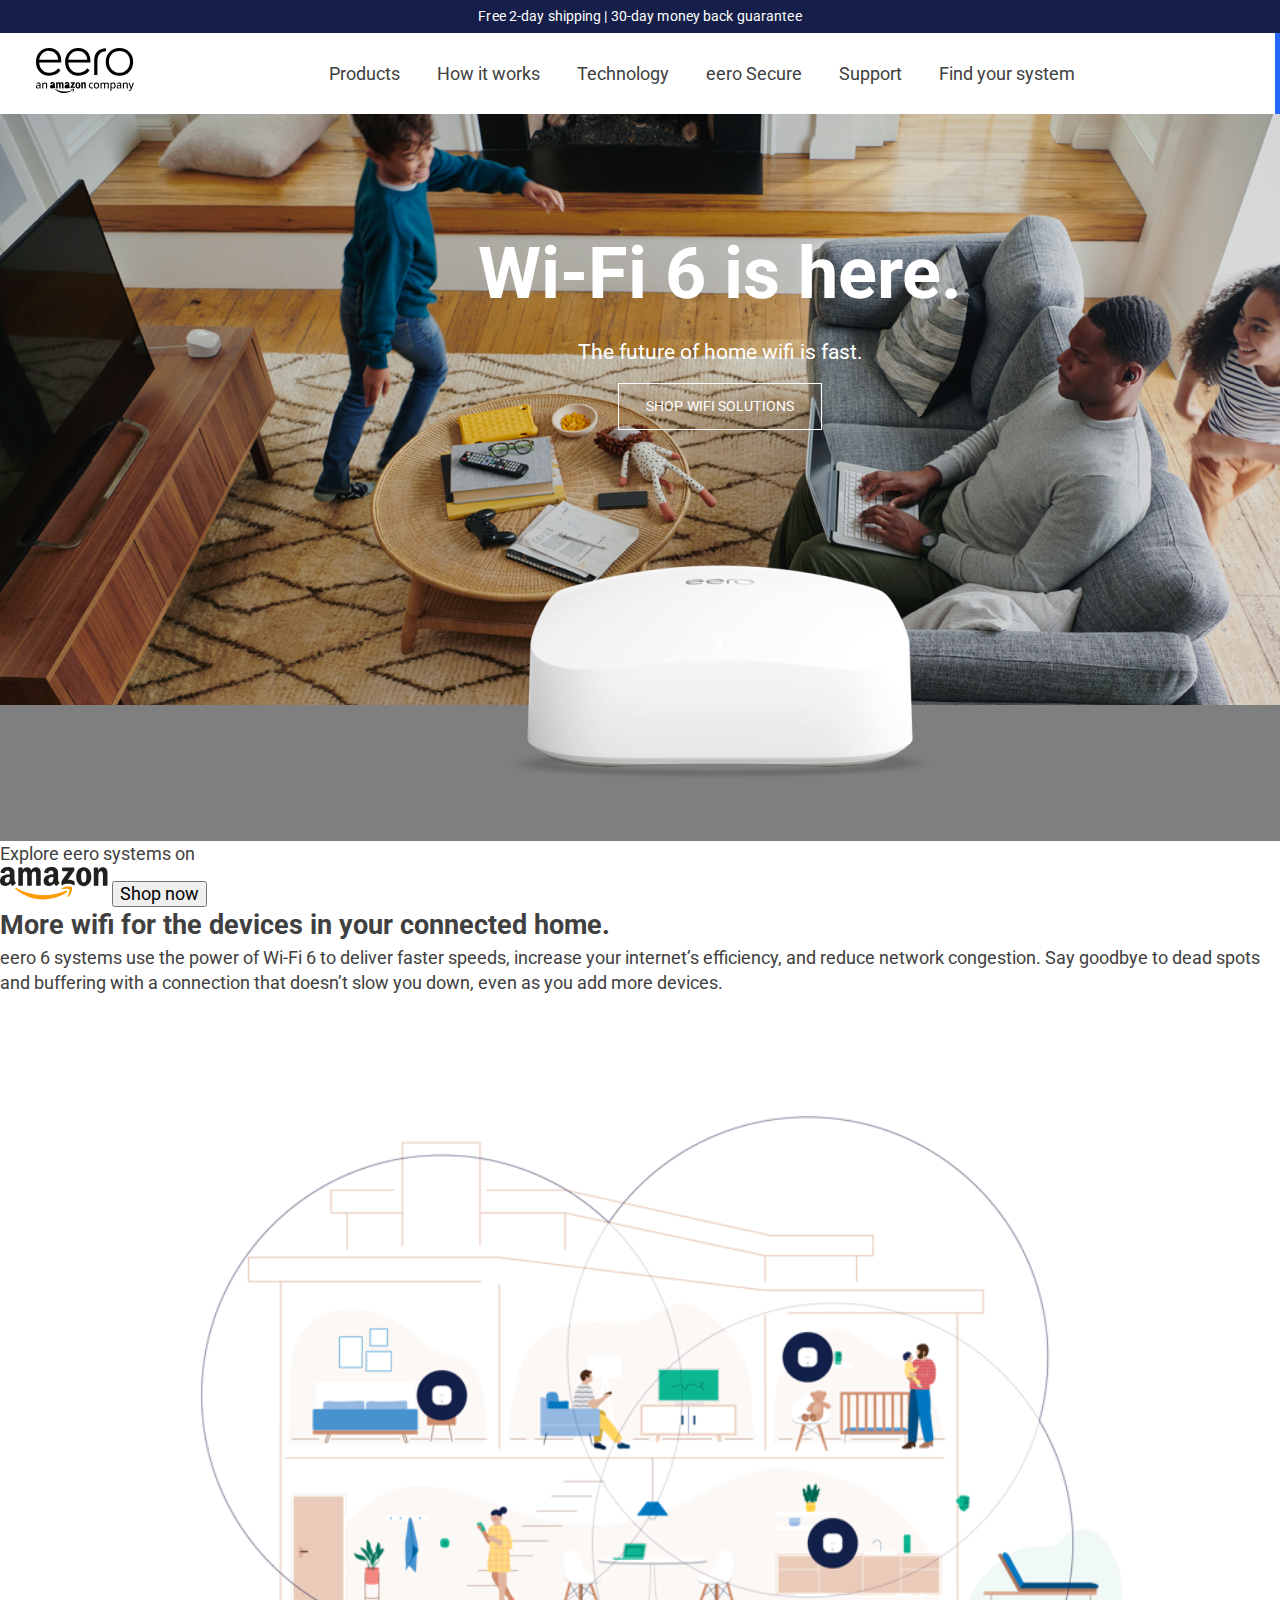
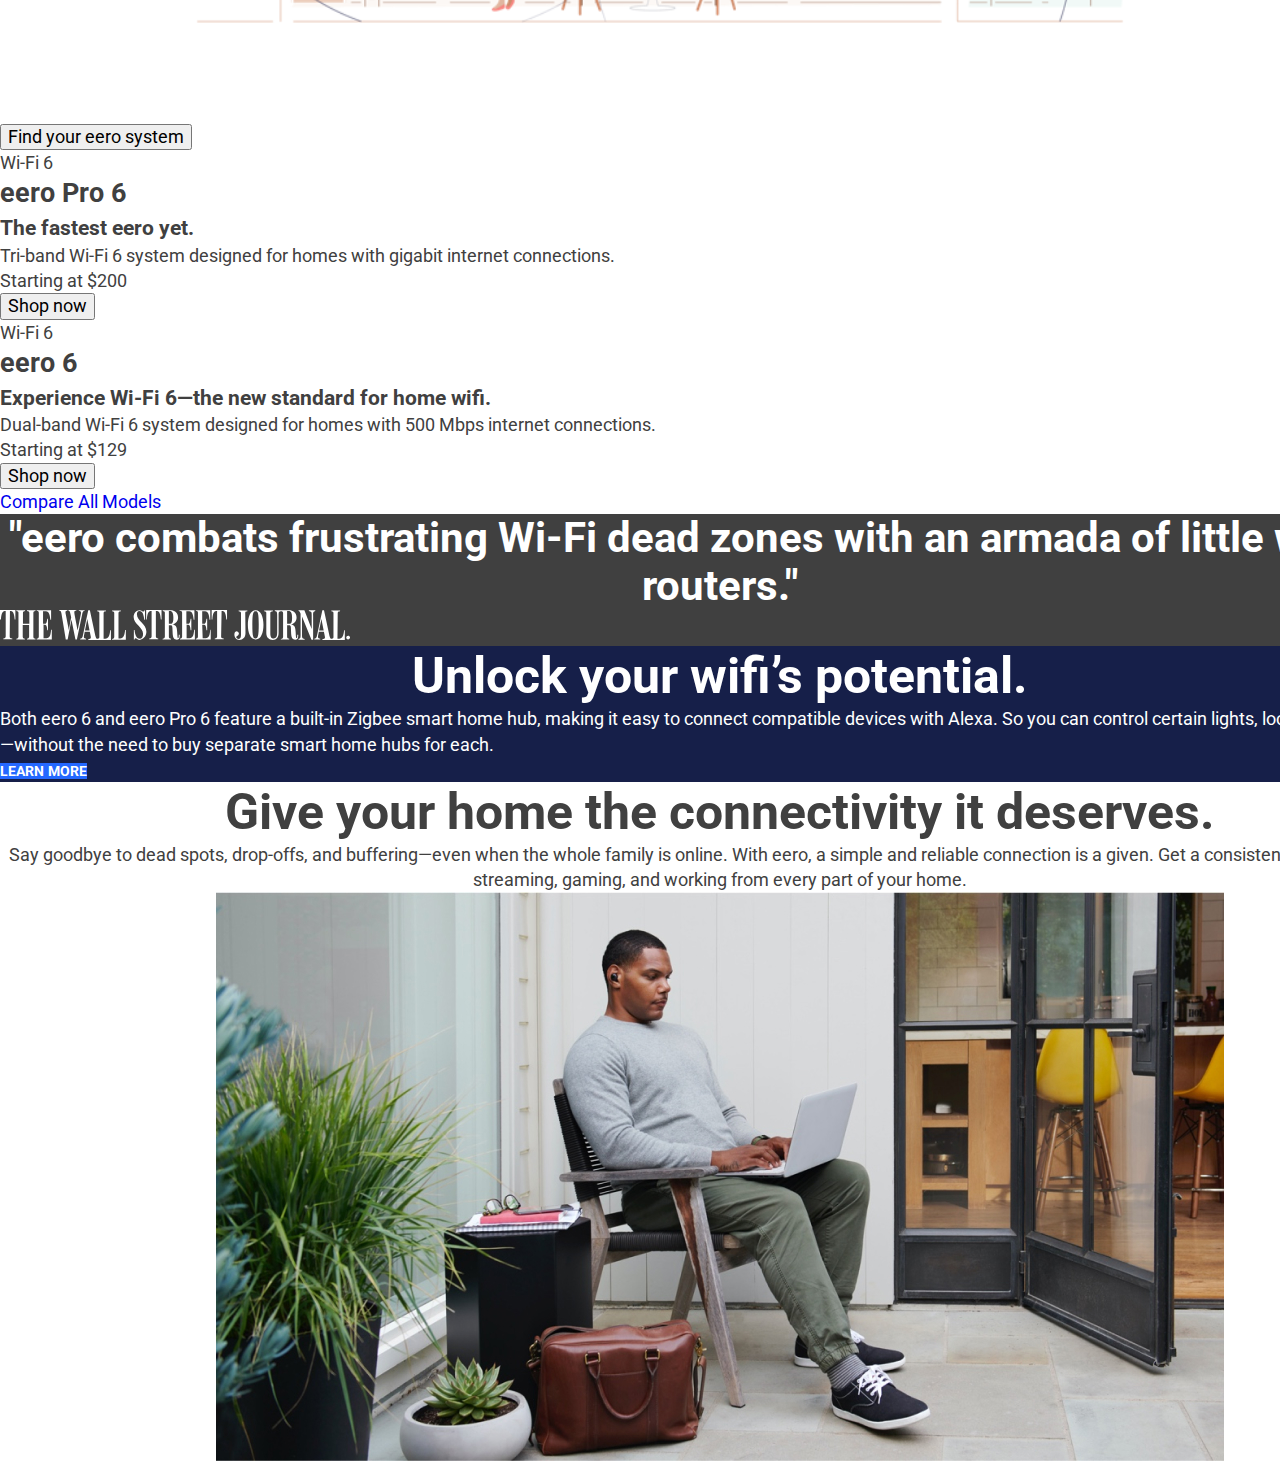
==== index.html @ 538497b4 "add hero styles" ====
<!DOCTYPE html>
<html lang="en">
<head>
    <meta charset="UTF-8">
    <meta http-equiv="X-UA-Compatible" content="IE=edge">
    <meta name="viewport" content="width=device-width, initial-scale=1.0">
    <title>Eero</title>
    <link rel="preconnect" href="https://fonts.googleapis.com">
    <link rel="preconnect" href="https://fonts.gstatic.com" crossorigin>
    <link href="https://fonts.googleapis.com/css2?family=Roboto:wght@400;700&display=swap" rel="stylesheet">
    <link rel="stylesheet" href="./css/modern-normalize.css">
    <link rel="stylesheet" href="./css/styles.css">
</head>
<body>
    <header>
        <div class="promo-bar">
        <p class="promo-bar-text">Free 2-day shipping | 30-day money back guarantee</p>
        </div>
         <div class="container header-container">
          

            <nav class="nav">
                <a href="./" class="logo-nav">
                    <img src="./images/Frame.svg" alt="Logo">
                </a>

                <ul class="nav-list">
                    <li class="nav-item">
                        <a href="#" class="nav-link">Products</a>  
                    </li>
                    <li class="nav-item">
                        <a href="#" class="nav-link">How it works</a>
                    </li>
                    <li class="nav-item">
                        <a href="#" class="nav-link">Technology</a>
                    </li>
                    <li class="nav-item">
                        <a href="#" class="nav-link">eero Secure</a>
                    </li>
                    <li class="nav-item">
                        <a href="#" class="nav-link">Support</a>
                    </li>
                    <li class="nav-item">
                        <a href="#" class="nav-link">Find your system</a>
                    </li>
                </ul>
            </nav>

            <button type="button" class="nav-button">Shop</button>

        </div>

    </header>
    <main>
        <!-- hero section -->
        <section class="hero">
            <div class="container hero__container">
                <h1 class="hero__title">Wi-Fi 6 is here.</h1>
                <p class="hero__text">The future of home wifi is fast.</p>
                <button type="button" class="hero__button">SHOP WIFI SOLUTIONS</button>
                <img src="./images/routerEero.png" alt="Foto router Eero" class="hero__foto">
            </div>
        </section>
        <!-- description section -->
        <section>
            <div>
                <p>Explore eero systems on</p>
                <img src="./images/amazon.svg" alt="amazon">
                <button type="button">Shop now</button>
            </div>
            <h2>
                More wifi for the devices in your connected home.
            </h2>
            <p>
                eero 6 systems use the power of Wi-Fi 6 to deliver faster speeds, increase your internet’s efficiency, and reduce
                network congestion. Say goodbye to dead spots and buffering with a connection that doesn’t slow you down, even as you
                add more devices.
            </p>
            <button type="button">Find your eero system</button>
            <img src="./images/description.svg" alt="description" width="928">
           
        </section>

        <section>
            <ul>
                <li> 
                    <div>Wi-Fi 6</div> 
                    <h2>eero Pro 6</h2>
                    <h3>The fastest eero yet.</h3>
                    <p>Tri-band Wi-Fi 6 system designed for homes with gigabit internet connections.</p>
                    <p>Starting at <span>$200</span></p>
                    <button type="button">Shop now</button>
                </li>

                <li>
                    <div>Wi-Fi 6</div>
                    <h2>eero 6</h2>
                    <h3>Experience Wi-Fi 6—the new standard for home wifi.</h3>
                    <p>Dual-band Wi-Fi 6 system designed for homes with 500 Mbps internet connections.</p>
                    <p>Starting at <span>$129</span></p>
                    <button type="button">Shop now</button>
                </li>
            </ul>

            <a href="#">Compare All Models</a>
        </section>

        <section class="journal-quote">
            <div class="container">
                <h2 class="title-quote">
                    "eero combats frustrating Wi-Fi dead zones with an armada of little wireless routers."
                </h2>
                <img src="./images/journal-logo.svg" alt="Wall street journal logo" width="350px">
            </div>
        </section>
        <!-- potential section -->
        <section class="potential">
            <div class="container">
                <h2 class="potential-title">
                    Unlock your wifi’s potential.
                </h2>
                <p class="potential-text">
                    Both eero 6 and eero Pro 6 feature a built-in Zigbee smart home hub, making it easy to connect compatible devices with
                    Alexa. So you can control certain lights, locks, plugs, and more—without the need to buy separate smart home hubs for
                    each.
                </p>
                <a href="#" class="button">Learn More</a>
            </div>
        </section>

        <section class="connectivity">
            <div class="container">
                <h2 class="connectivity-title">
                    Give your home the connectivity it deserves.
                </h2>
                <p class="connectivity-text">
                    Say goodbye to dead spots, drop-offs, and buffering—even when the whole family is online. With eero, a simple and reliable connection is a given. Get a consistently strong signal for streaming, gaming, and working from every part of your home.
                </p>
                <img src="./images/connectivity-img.jpg" alt="using internet at home" width="1008">
            </div>
        </section>

    </main>


</body>
</html>
---- css/styles.css ----
:root {
  --button-color: #2468ff;
  --main-text-color: #ffffff;
  --secondary-text-color: #404040;
  --main-bg-color: #161f49;
  --bg-color: rgba(0, 0, 0, 0.5);
}

body {
  font-family: "Roboto", sans-serif;
  font-weight: 400;
  font-style: normal;
  font-size: 18px;
  line-height: 1.4;

  color: var(--secondary-text-color);
  background-color: #fff;
}

a {
  text-decoration: none;
}

ul,
ol,
h1,
h2,
h3,
h4,
h5,
p {
  list-style: none;
  margin: 0;
  padding: 0;
}

.container {
  width: 1440px;
  margin: 0 auto;
}

.journal-quote {
  background-color: #404040;
}

.title-quote {
  color: var(--main-text-color);
  font-weight: bold;
  font-size: 42px;
  line-height: 1.14;
  text-align: center;
}

.potential {
  background-color: var(--main-bg-color);
}
.potential-title {
  font-size: 50px;
  line-height: 1.2;
  text-align: center;
  color: var(--main-text-color);
}

.potential-text {
  color: var(--main-text-color);
}

.button {
  color: var(--main-text-color);
  background-color: var(--button-color);
  font-family: Roboto, sans-serif;
  font-style: normal;
  font-weight: bold;
  font-size: 14px;
  line-height: 1;
  text-align: center;
  letter-spacing: 0.11px;
  text-transform: uppercase;
}

.connectivity {
  text-align: center;
}

.connectivity-title {
  font-size: 50px;
  line-height: 1.2;
}
.promo-bar {
  font-size: 14px;
  line-height: 1.64;
  text-align: center;
  letter-spacing: 0.10998px;
  background-color: var(--main-bg-color);
  color: var(--main-text-color);

  padding-top: 5px;
  padding-bottom: 5px;
}

.logo-nav {
  display: block;
  padding-top: 15px;
  padding-bottom: 15px;
  padding-left: 36px;
}

.logo-nav img {
  height: 45px;
}

.nav-list {
  display: flex;
  align-items: center;
  margin-left: 195px;
}

.nav-link {
  color: var(--secondary-text-color);
}

.nav-item:not(:last-child) {
  margin-right: 37px;
}

.header-container {
  display: flex;
}

.nav {
  display: flex;
}

.nav-button {
  margin-left: auto;
  background-color: var(--button-color);
  font-style: normal;
  font-weight: normal;
  font-size: 14px;
  line-height: 1.79;
  text-align: center;
  text-transform: uppercase;
  color: var(--main-text-color);

  padding: 0px 64px;
  border: none;
}
/* hero styles */
.hero__container {
  text-align: center;
  padding-top: 120px;
  background-color: var(--bg-color);
  background-image: url(../images/bgHero.jpg);
  background-repeat: no-repeat;
  background-size: 1440px, 591px;
  background-position: top;
}
.hero__title {
  font-size: 72px;
  line-height: 1.11;

  color: var(--main-text-color);
  margin-bottom: 24px;
}
.hero__text {
  font-size: 21px;
  line-height: 1.38;
  color: var(--main-text-color);
  margin-bottom: 16px;
}
.hero__foto {
  display: block;
  margin-left: auto;
  margin-right: auto;
}
.hero__button {
  margin-bottom: 87px;
  padding: 16px 27px;
  font-size: 14px;
  line-height: 0.96;
  text-align: center;
  letter-spacing: 0.11px;
  text-transform: uppercase;
  color: var(--main-text-color);
  border: 1px solid #fff;
  background-color: transparent;
}
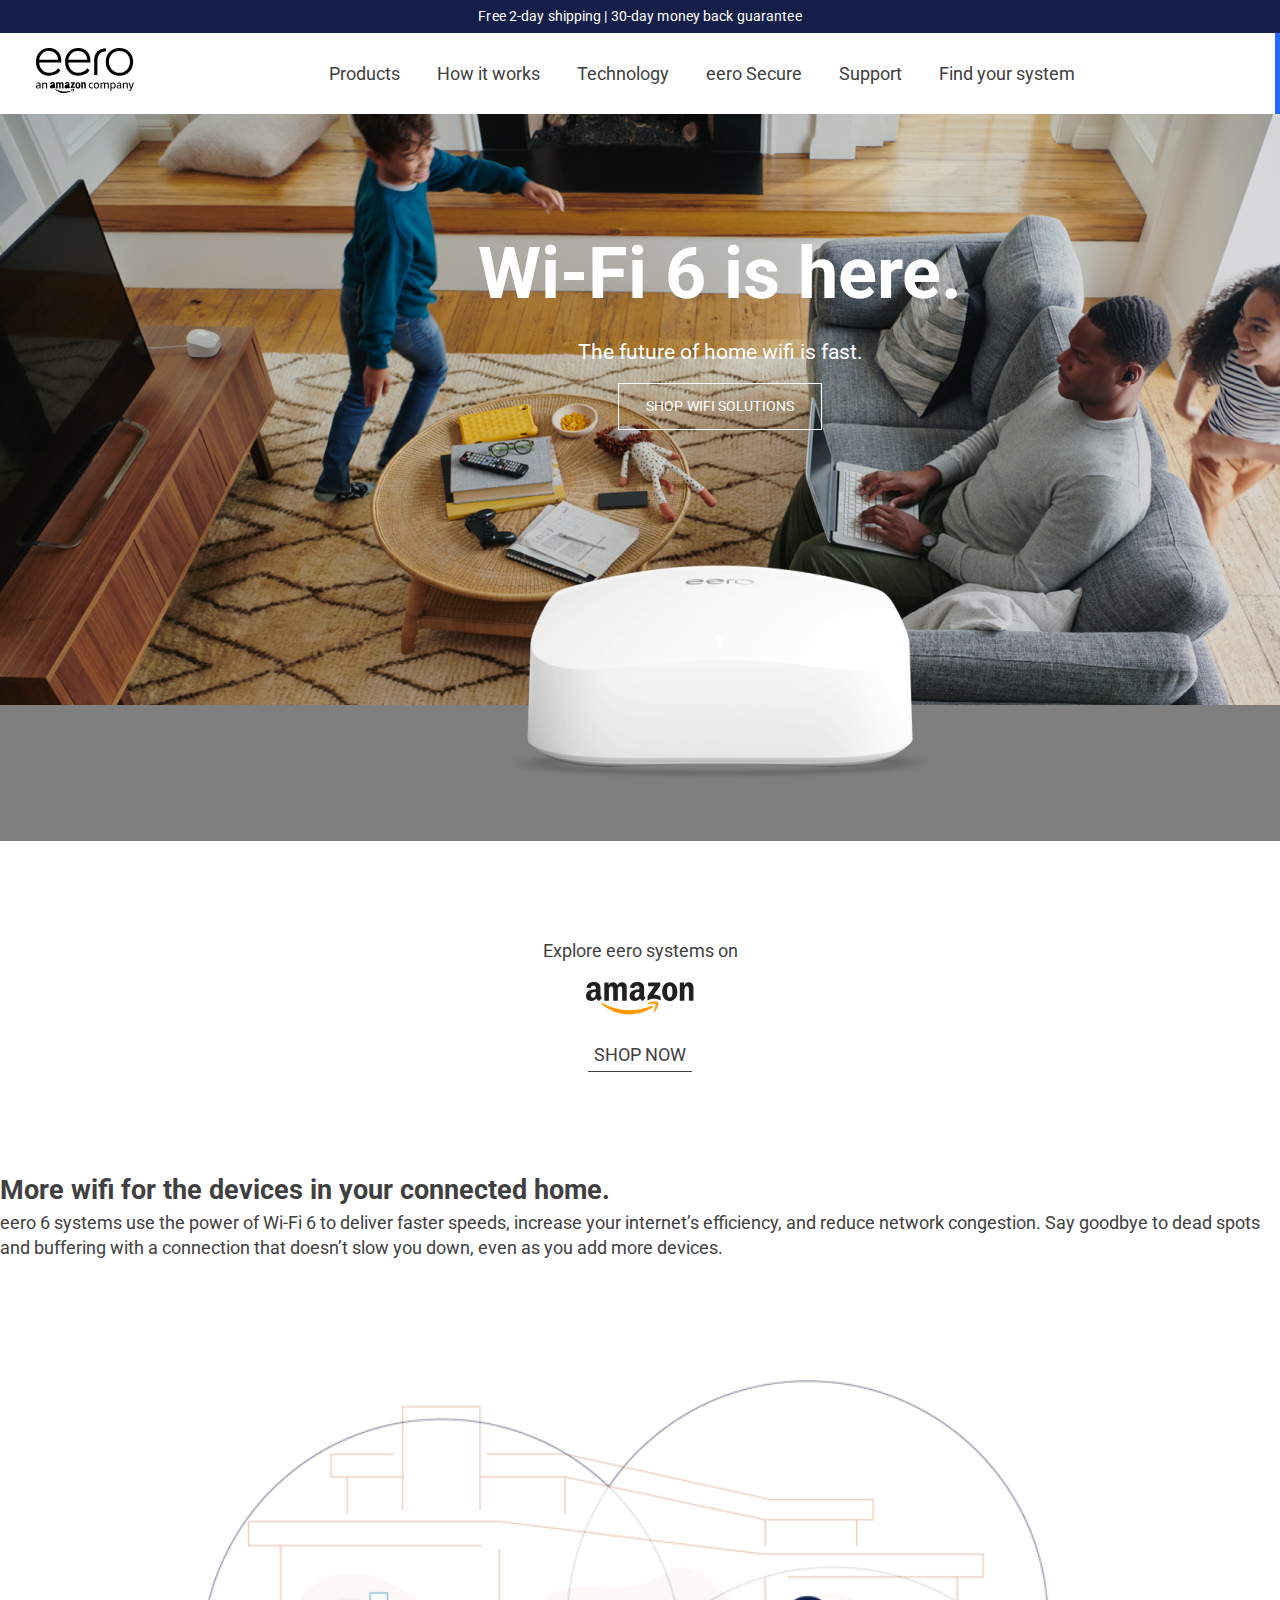
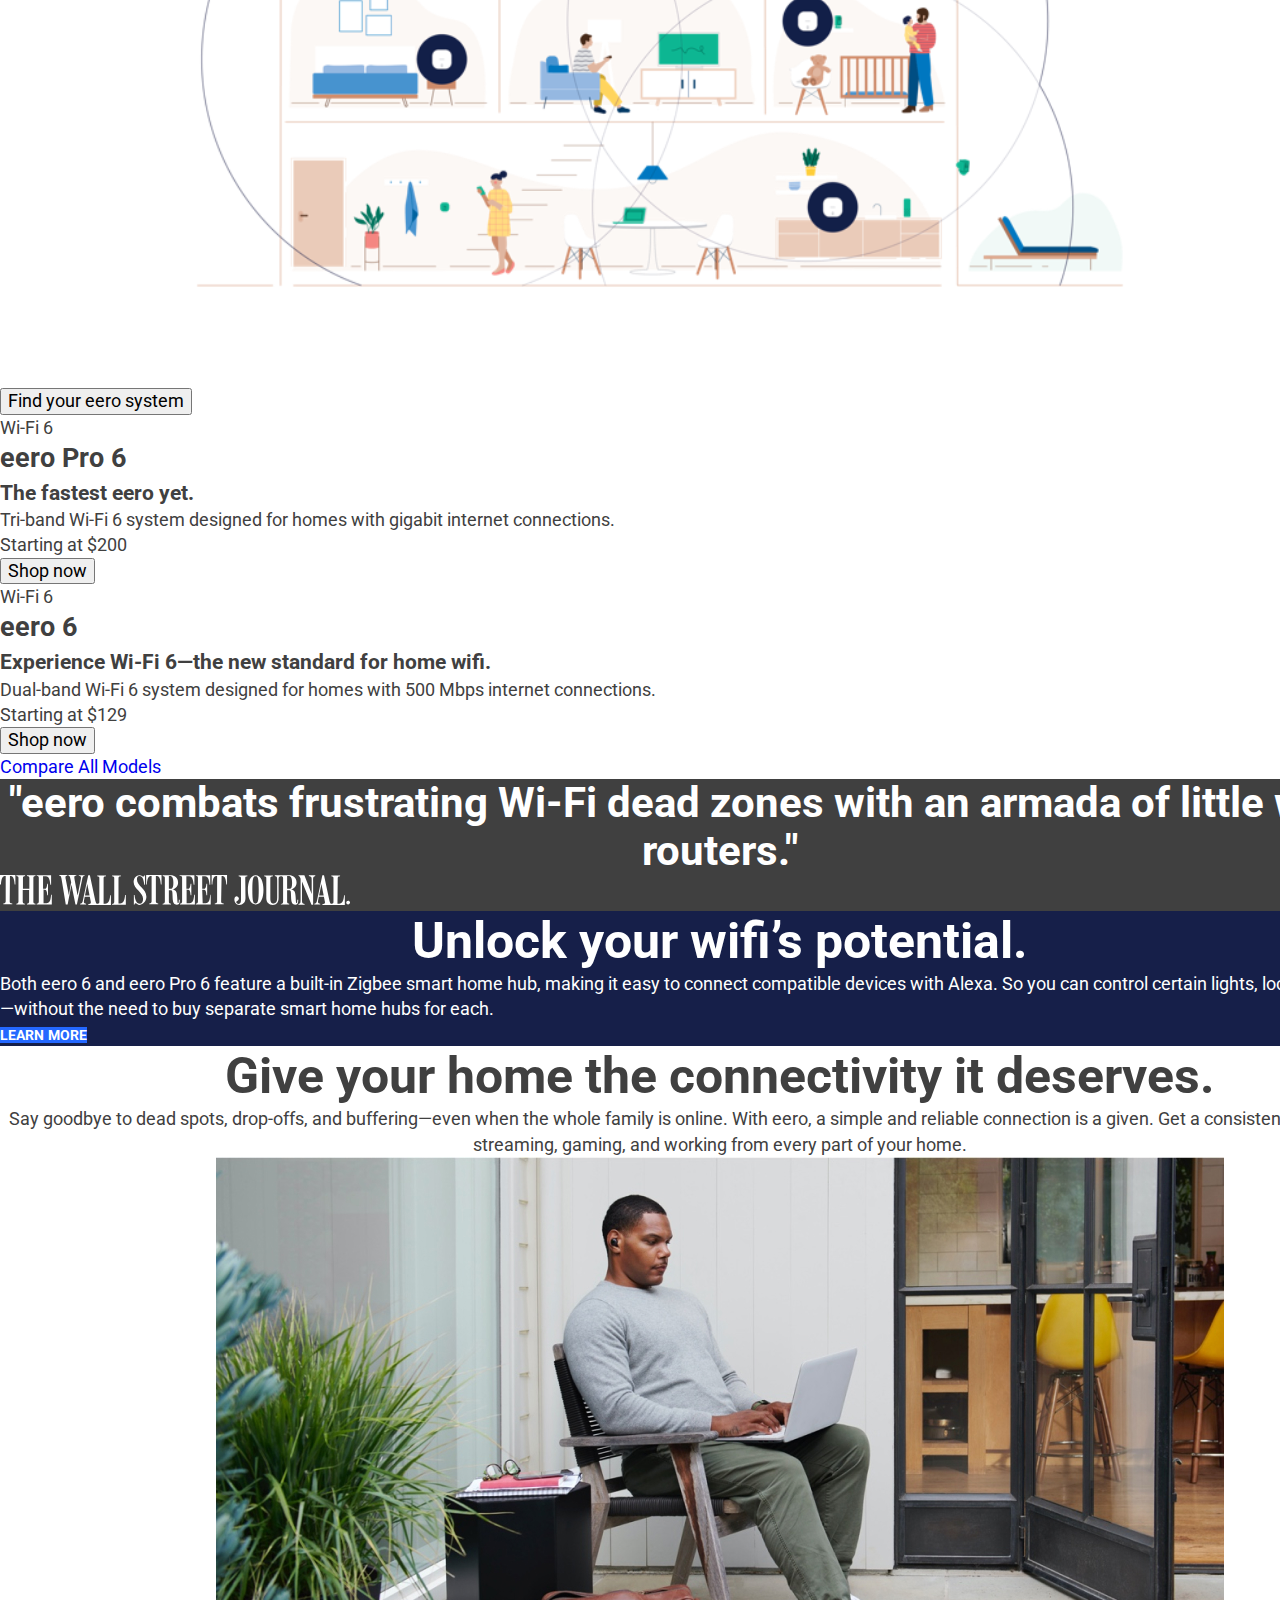
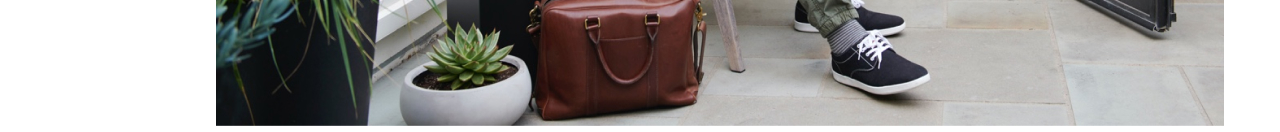
==== commit b383b6ce: "add_amazon_style" ====
--- a/index.html
+++ b/index.html
@@ -63,12 +63,12 @@
         </section>
         <!-- description section -->
         <section>
-            <div>
-                <p>Explore eero systems on</p>
-                <img src="./images/amazon.svg" alt="amazon">
-                <button type="button">Shop now</button>
+            <div class="amazon-box">
+                <p class="amazon-text">Explore eero systems on</p>
+                <img class="amazon-img" src="./images/amazon.svg" alt="amazon">
+                <button class="amazon-button" type="button">Shop now</button>
             </div>
-            <h2>
+            <h2 class="">
                 More wifi for the devices in your connected home.
             </h2>
             <p>
--- a/css/styles.css
+++ b/css/styles.css
@@ -185,3 +185,31 @@
   border: 1px solid #fff;
   background-color: transparent;
 }
+
+.amazon-box {
+  padding: 100px 0;
+  text-align: center;
+}
+.amazon-text {
+  font-size: 18px;
+  line-height: 1.15;
+  text-align: center;
+  color: var(--secondary-text-color);
+
+}
+.amazon-img {
+  margin-top: 20px;
+  margin-bottom: 27px;
+  display: block;
+  margin-left: auto;
+  margin-right: auto;
+}
+
+.amazon-button {
+  border:none ;
+  border-bottom: 1px solid var(--secondary-text-color);
+  background: transparent;
+  padding-bottom: 5px;
+  text-transform: uppercase;
+  color: var(--secondary-text-color);
+}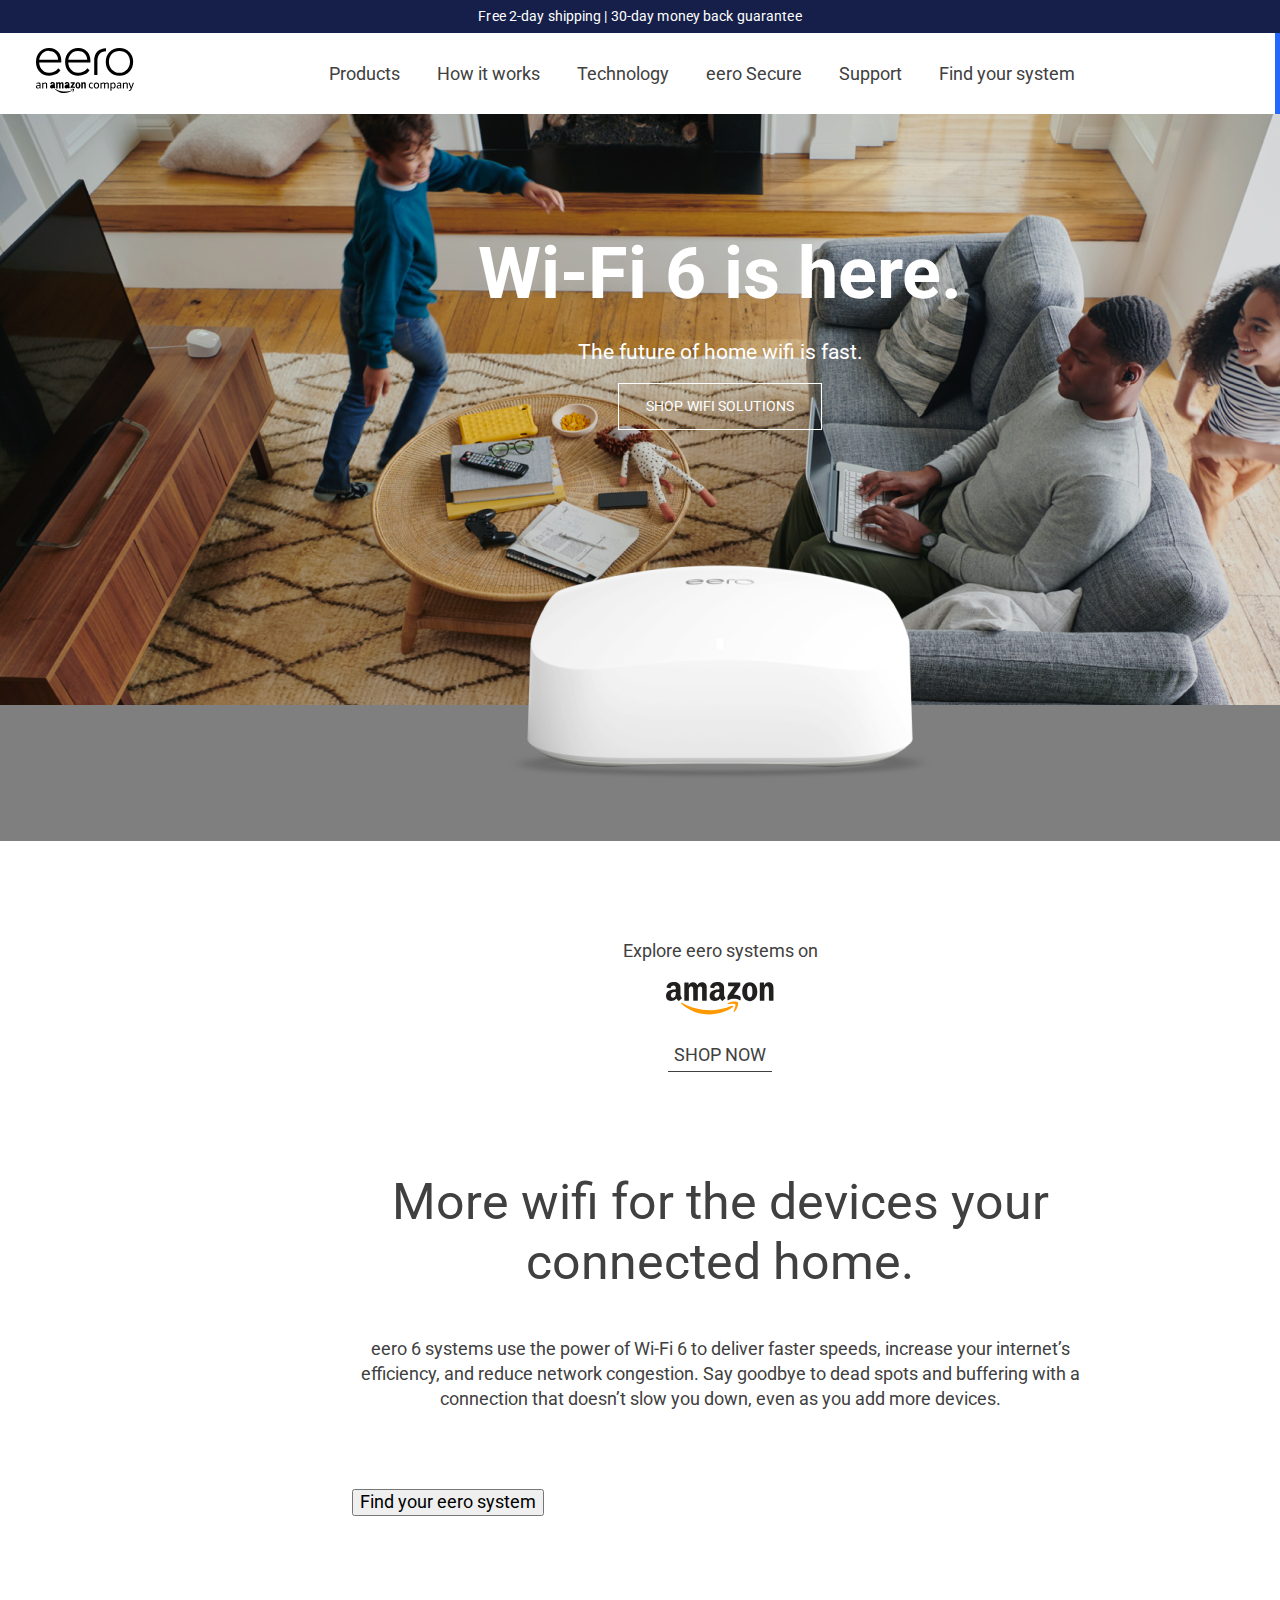
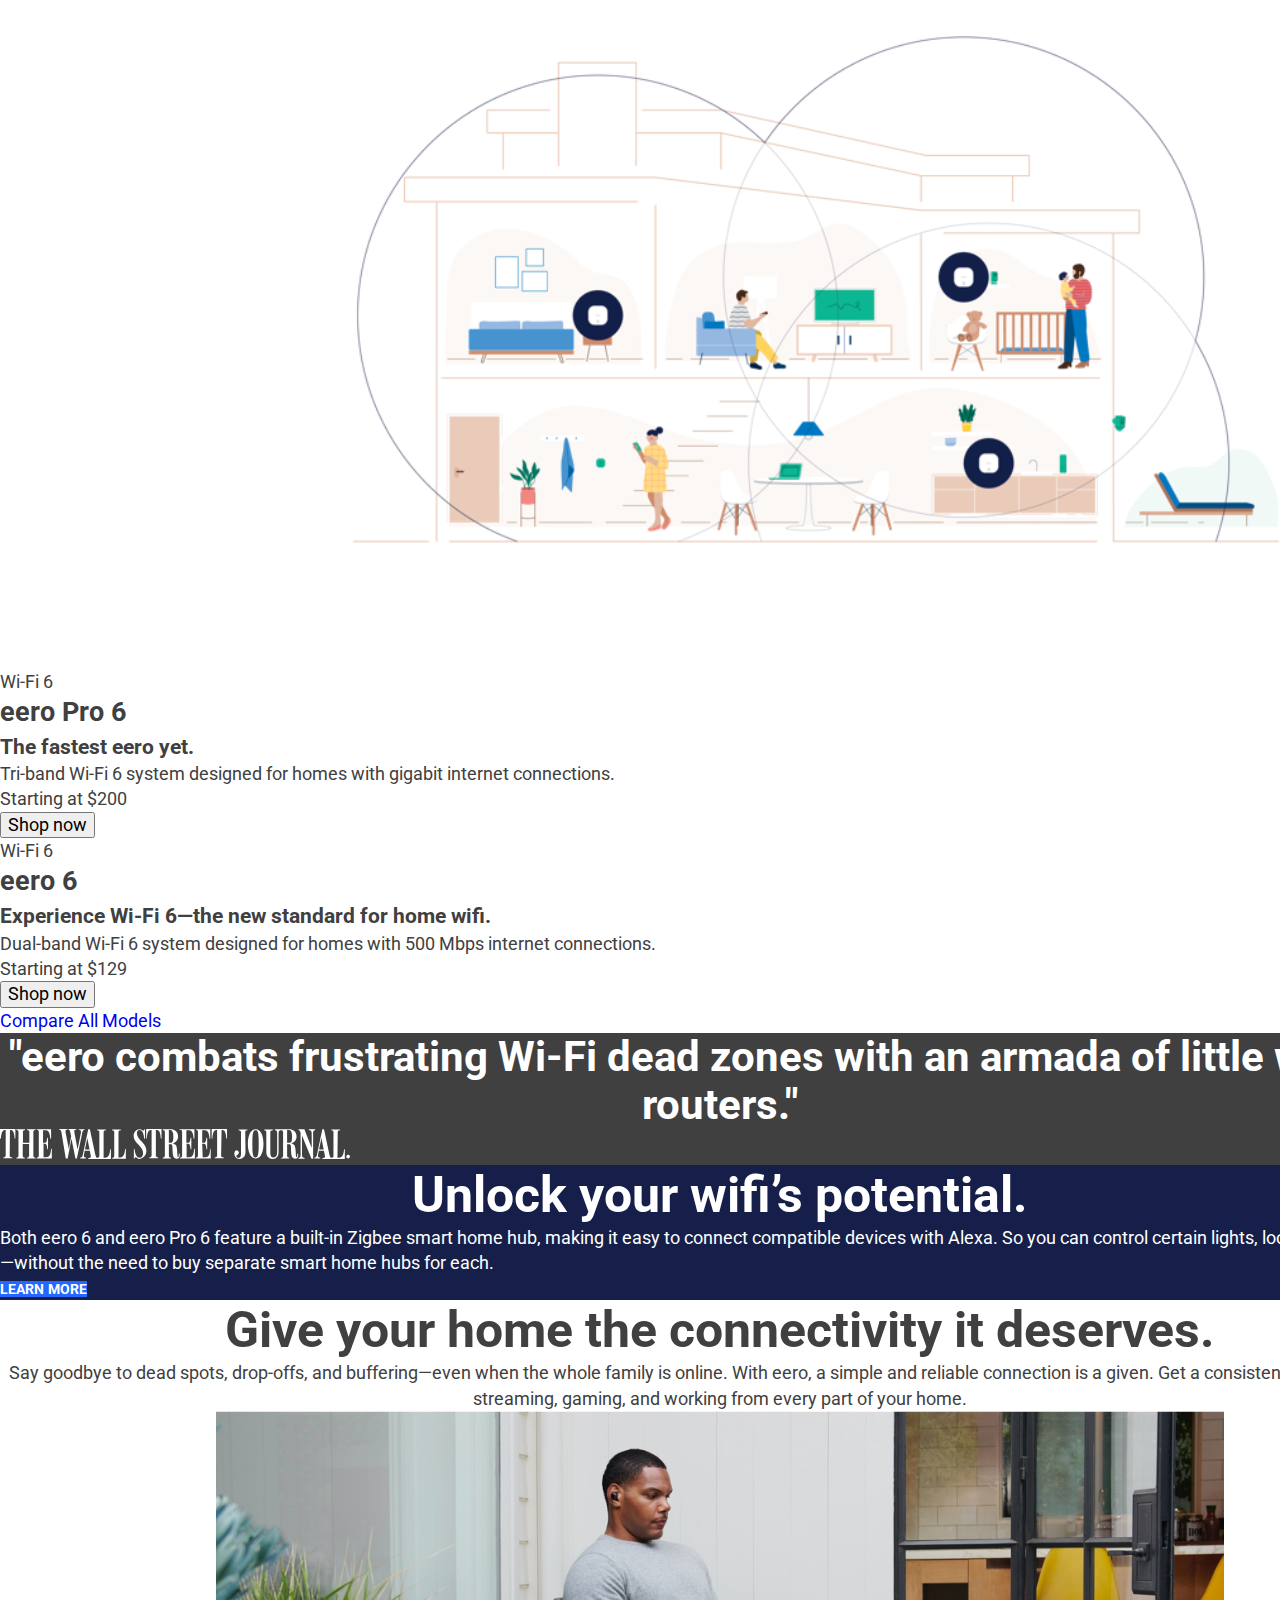
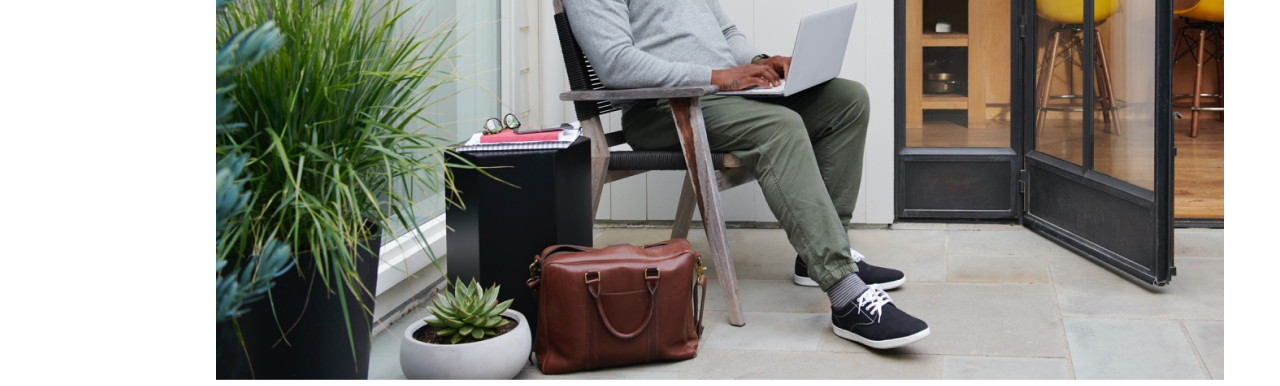
==== commit c493ad67: "description-section" ====
--- a/index.html
+++ b/index.html
@@ -62,23 +62,25 @@
             </div>
         </section>
         <!-- description section -->
-        <section>
-            <div class="amazon-box">
-                <p class="amazon-text">Explore eero systems on</p>
-                <img class="amazon-img" src="./images/amazon.svg" alt="amazon">
-                <button class="amazon-button" type="button">Shop now</button>
+        <section class="desctiption">
+            <div class="container desctiption-container">
+                <div class="amazon-box">
+                    <p class="amazon-text">Explore eero systems on</p>
+                    <img class="amazon-img" src="./images/amazon.svg" alt="amazon">
+                    <button class="amazon-button" type="button">Shop now</button>
+                </div>
+                <h2 class="description-title">
+                    More wifi for the devices your<br> connected home.
+                </h2>
+                <p class="description-text">
+                    eero 6 systems use the power of Wi-Fi 6 to deliver faster speeds, increase your internet’s efficiency, and reduce
+                    network congestion. Say goodbye to dead spots and buffering with a connection that doesn’t slow you down, even as
+                    you
+                    add more devices.
+                </p>
+                <button type="button">Find your eero system</button>
+                <img class="description-img" src="./images/description.svg" alt="description" width="928">
             </div>
-            <h2 class="">
-                More wifi for the devices in your connected home.
-            </h2>
-            <p>
-                eero 6 systems use the power of Wi-Fi 6 to deliver faster speeds, increase your internet’s efficiency, and reduce
-                network congestion. Say goodbye to dead spots and buffering with a connection that doesn’t slow you down, even as you
-                add more devices.
-            </p>
-            <button type="button">Find your eero system</button>
-            <img src="./images/description.svg" alt="description" width="928">
-           
         </section>
 
         <section>
--- a/css/styles.css
+++ b/css/styles.css
@@ -185,7 +185,11 @@
   border: 1px solid #fff;
   background-color: transparent;
 }
-
+/* description section  */
+.desctiption-container {
+  padding-left: 352px;
+  padding-right: 352px;
+}
 .amazon-box {
   padding: 100px 0;
   text-align: center;
@@ -195,7 +199,6 @@
   line-height: 1.15;
   text-align: center;
   color: var(--secondary-text-color);
-
 }
 .amazon-img {
   margin-top: 20px;
@@ -206,10 +209,27 @@
 }
 
 .amazon-button {
-  border:none ;
+  border: none;
   border-bottom: 1px solid var(--secondary-text-color);
   background: transparent;
   padding-bottom: 5px;
   text-transform: uppercase;
   color: var(--secondary-text-color);
-}+}
+.description-title {
+  font-size: 50px;
+  font-weight: normal;
+  line-height: 1.2;
+  text-align: center;
+  color: var(--secondary-text-color);
+}
+.description-text {
+  font-style: normal;
+  font-weight: normal;
+  font-size: 18px;
+  line-height: 25px;
+
+  margin-top: 44px;
+  text-align: center;
+  margin-bottom: 78px;
+}
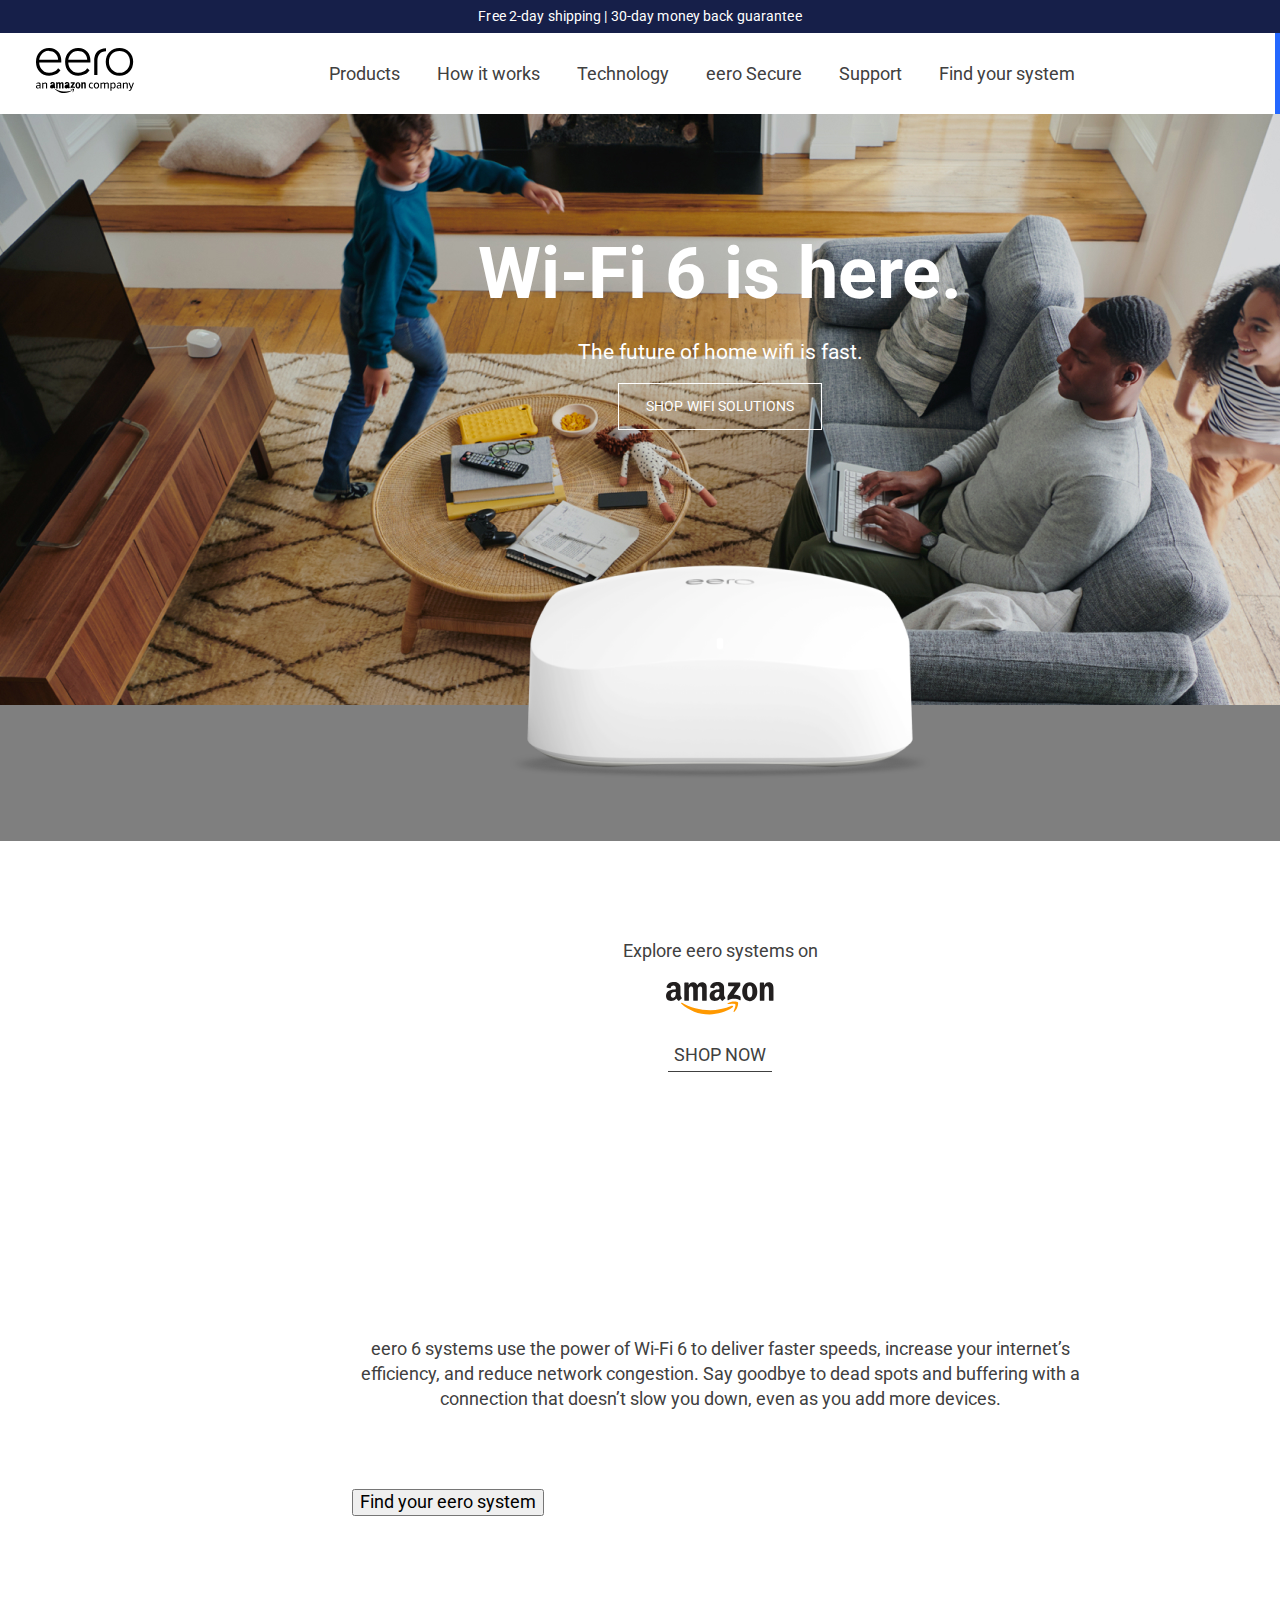
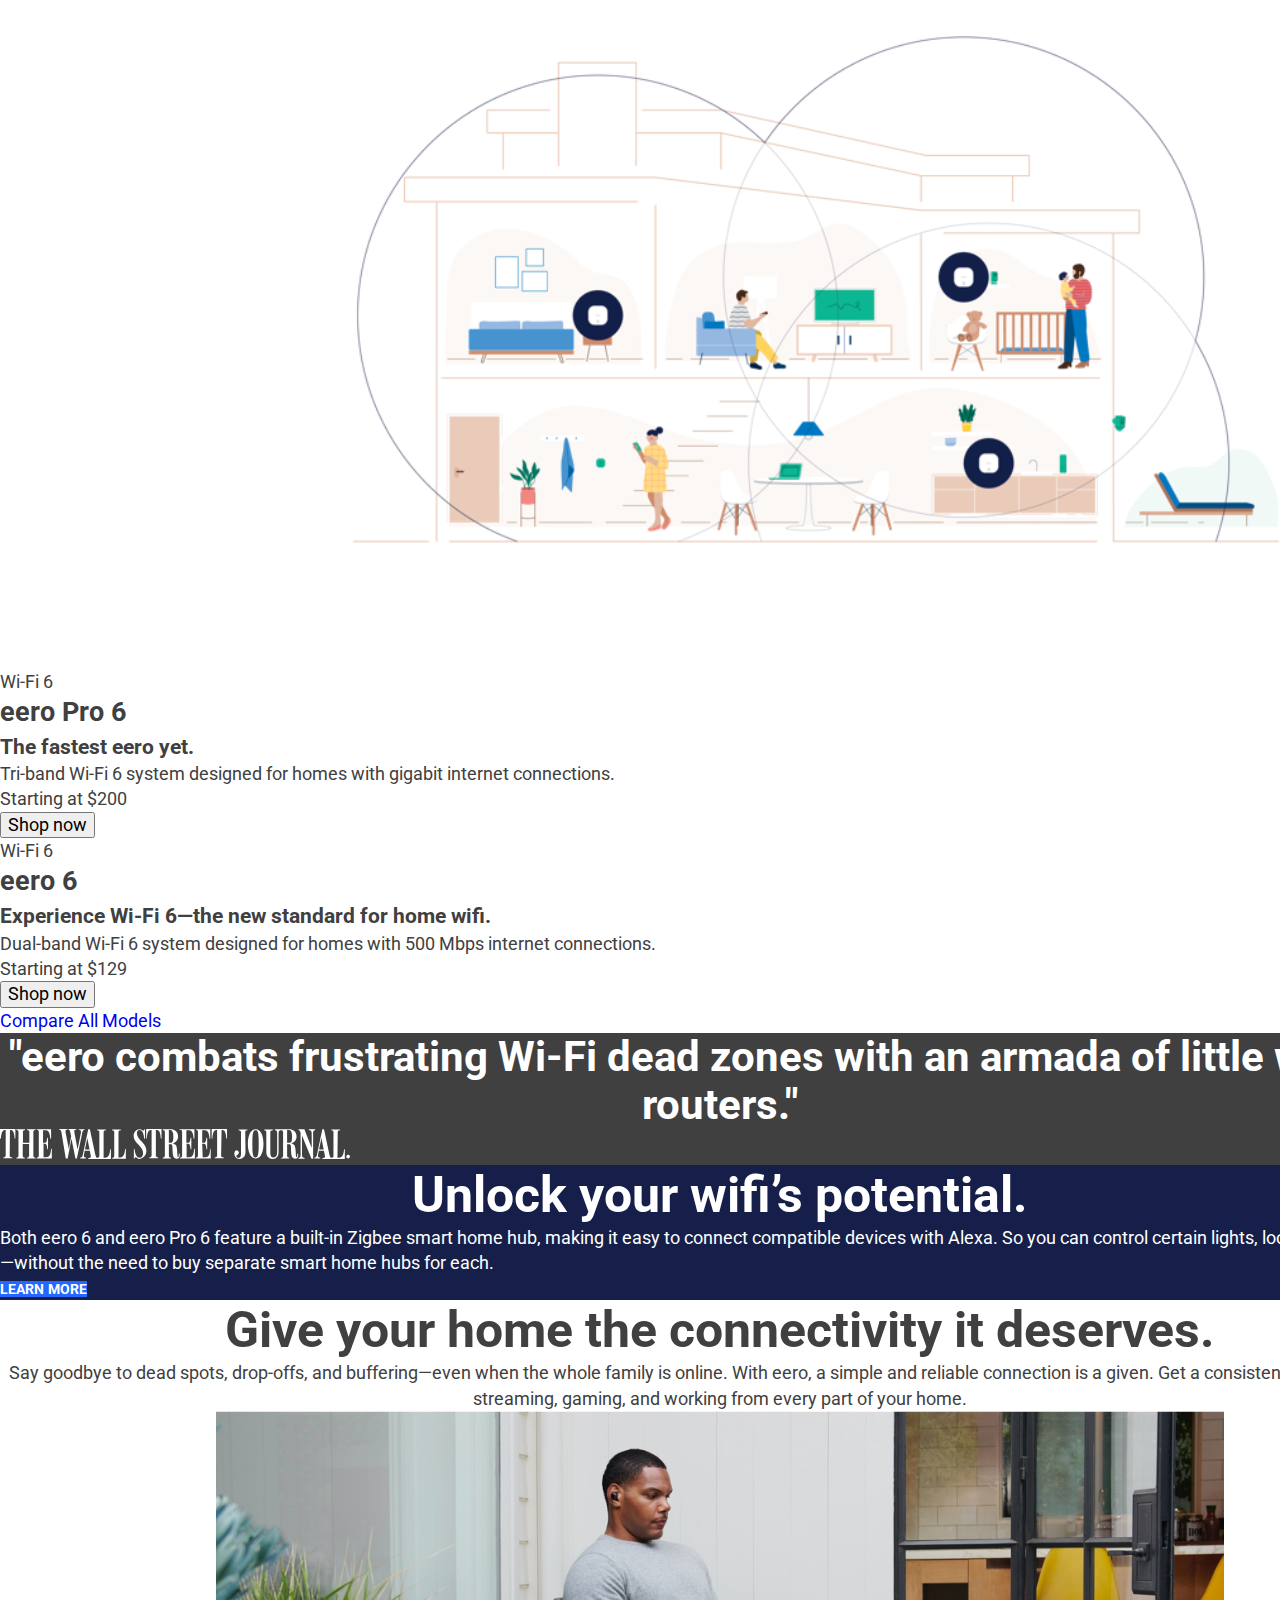
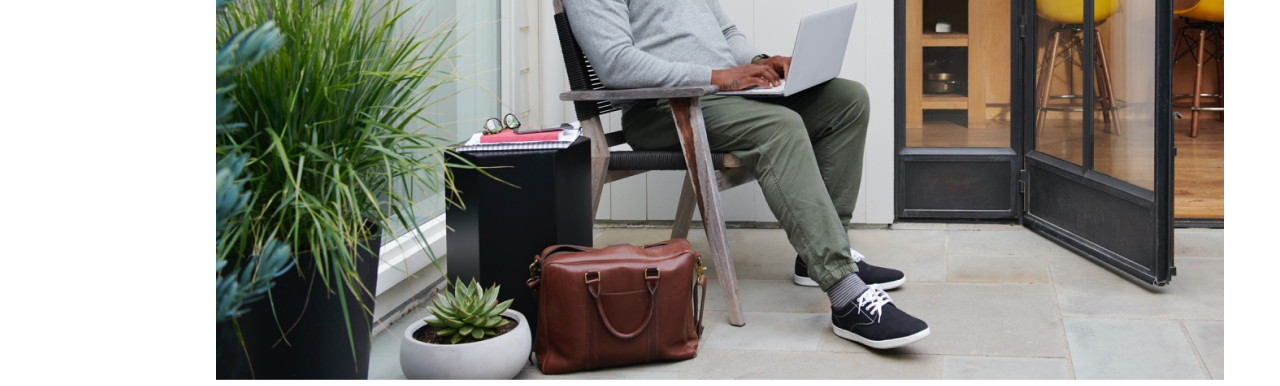
==== commit 5ba4f7d2: "add animation" ====
--- a/index.html
+++ b/index.html
@@ -9,6 +9,8 @@
     <link rel="preconnect" href="https://fonts.gstatic.com" crossorigin>
     <link href="https://fonts.googleapis.com/css2?family=Roboto:wght@400;700&display=swap" rel="stylesheet">
     <link rel="stylesheet" href="./css/modern-normalize.css">
+    <link rel="stylesheet" href="https://cdnjs.cloudflare.com/ajax/libs/animate.css/4.1.1/animate.min.css"
+  />
     <link rel="stylesheet" href="./css/styles.css">
 </head>
 <body>
@@ -55,7 +57,7 @@
         <!-- hero section -->
         <section class="hero">
             <div class="container hero__container">
-                <h1 class="hero__title">Wi-Fi 6 is here.</h1>
+                <h1 class="hero__title animate__animated animate__fadeInLeft">Wi-Fi 6 is here.</h1>
                 <p class="hero__text">The future of home wifi is fast.</p>
                 <button type="button" class="hero__button">SHOP WIFI SOLUTIONS</button>
                 <img src="./images/routerEero.png" alt="Foto router Eero" class="hero__foto">
@@ -69,7 +71,7 @@
                     <img class="amazon-img" src="./images/amazon.svg" alt="amazon">
                     <button class="amazon-button" type="button">Shop now</button>
                 </div>
-                <h2 class="description-title">
+                <h2 class="description-title animate__animated animate__fadeInLeft wow">
                     More wifi for the devices your<br> connected home.
                 </h2>
                 <p class="description-text">
@@ -143,7 +145,10 @@
         </section>
 
     </main>
-
+    <script src="js/wow.min.js"></script>
+        <script>
+        new WOW().init();
+        </script>
 
 </body>
 </html>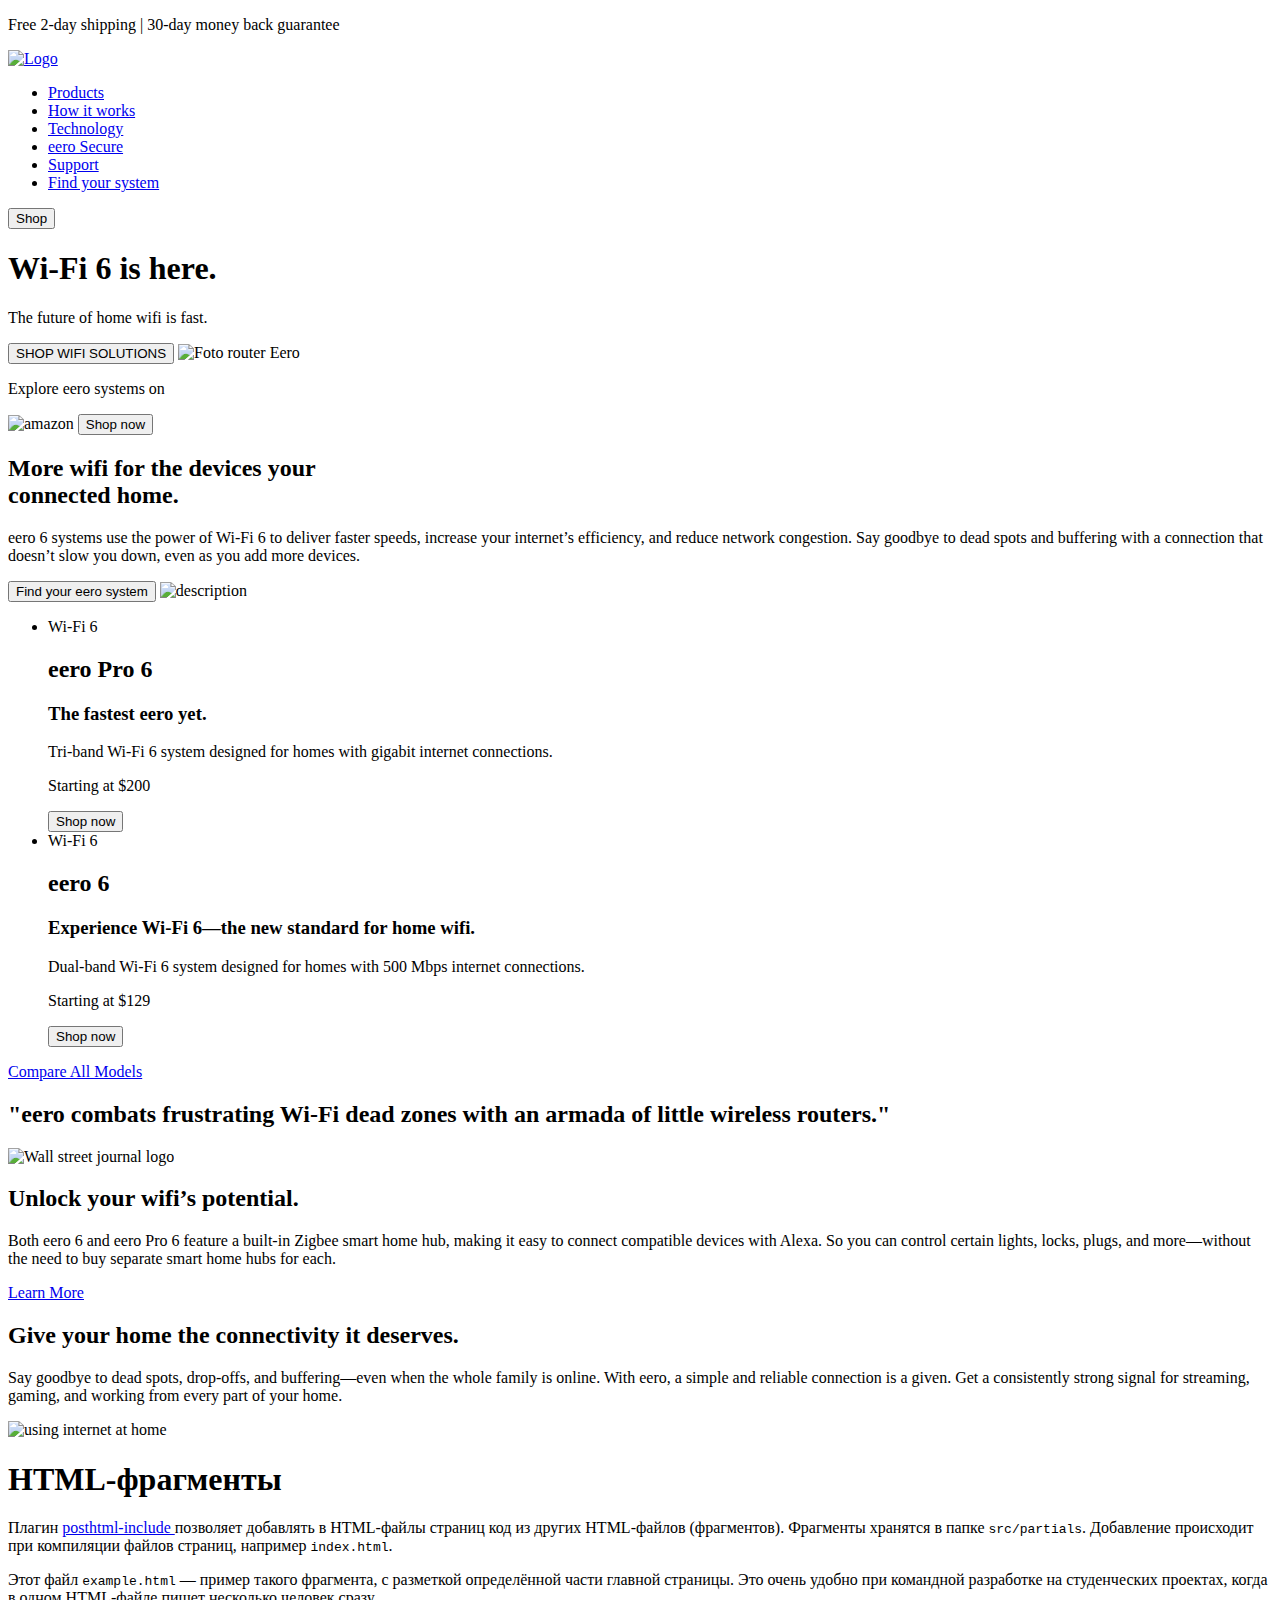
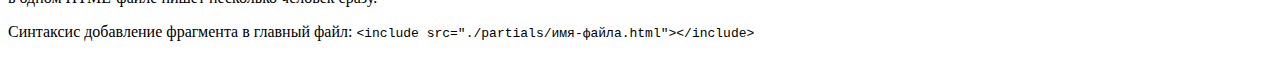
==== commit 7a7521bf: "Deploying to gh-pages from @ ProkoptsovD/eero@76ddfc8441af0e9841776f8ff7e0ff83ff12a9f4 🚀" ====
--- a/index.html
+++ b/index.html
@@ -1,154 +1 @@
-<!DOCTYPE html>
-<html lang="en">
-<head>
-    <meta charset="UTF-8">
-    <meta http-equiv="X-UA-Compatible" content="IE=edge">
-    <meta name="viewport" content="width=device-width, initial-scale=1.0">
-    <title>Eero</title>
-    <link rel="preconnect" href="https://fonts.googleapis.com">
-    <link rel="preconnect" href="https://fonts.gstatic.com" crossorigin>
-    <link href="https://fonts.googleapis.com/css2?family=Roboto:wght@400;700&display=swap" rel="stylesheet">
-    <link rel="stylesheet" href="./css/modern-normalize.css">
-    <link rel="stylesheet" href="https://cdnjs.cloudflare.com/ajax/libs/animate.css/4.1.1/animate.min.css"
-  />
-    <link rel="stylesheet" href="./css/styles.css">
-</head>
-<body>
-    <header>
-        <div class="promo-bar">
-        <p class="promo-bar-text">Free 2-day shipping | 30-day money back guarantee</p>
-        </div>
-         <div class="container header-container">
-          
-
-            <nav class="nav">
-                <a href="./" class="logo-nav">
-                    <img src="./images/Frame.svg" alt="Logo">
-                </a>
-
-                <ul class="nav-list">
-                    <li class="nav-item">
-                        <a href="#" class="nav-link">Products</a>  
-                    </li>
-                    <li class="nav-item">
-                        <a href="#" class="nav-link">How it works</a>
-                    </li>
-                    <li class="nav-item">
-                        <a href="#" class="nav-link">Technology</a>
-                    </li>
-                    <li class="nav-item">
-                        <a href="#" class="nav-link">eero Secure</a>
-                    </li>
-                    <li class="nav-item">
-                        <a href="#" class="nav-link">Support</a>
-                    </li>
-                    <li class="nav-item">
-                        <a href="#" class="nav-link">Find your system</a>
-                    </li>
-                </ul>
-            </nav>
-
-            <button type="button" class="nav-button">Shop</button>
-
-        </div>
-
-    </header>
-    <main>
-        <!-- hero section -->
-        <section class="hero">
-            <div class="container hero__container">
-                <h1 class="hero__title animate__animated animate__fadeInLeft">Wi-Fi 6 is here.</h1>
-                <p class="hero__text">The future of home wifi is fast.</p>
-                <button type="button" class="hero__button">SHOP WIFI SOLUTIONS</button>
-                <img src="./images/routerEero.png" alt="Foto router Eero" class="hero__foto">
-            </div>
-        </section>
-        <!-- description section -->
-        <section class="desctiption">
-            <div class="container desctiption-container">
-                <div class="amazon-box">
-                    <p class="amazon-text">Explore eero systems on</p>
-                    <img class="amazon-img" src="./images/amazon.svg" alt="amazon">
-                    <button class="amazon-button" type="button">Shop now</button>
-                </div>
-                <h2 class="description-title animate__animated animate__fadeInLeft wow">
-                    More wifi for the devices your<br> connected home.
-                </h2>
-                <p class="description-text">
-                    eero 6 systems use the power of Wi-Fi 6 to deliver faster speeds, increase your internet’s efficiency, and reduce
-                    network congestion. Say goodbye to dead spots and buffering with a connection that doesn’t slow you down, even as
-                    you
-                    add more devices.
-                </p>
-                <button type="button">Find your eero system</button>
-                <img class="description-img" src="./images/description.svg" alt="description" width="928">
-            </div>
-        </section>
-
-        <section>
-            <ul>
-                <li> 
-                    <div>Wi-Fi 6</div> 
-                    <h2>eero Pro 6</h2>
-                    <h3>The fastest eero yet.</h3>
-                    <p>Tri-band Wi-Fi 6 system designed for homes with gigabit internet connections.</p>
-                    <p>Starting at <span>$200</span></p>
-                    <button type="button">Shop now</button>
-                </li>
-
-                <li>
-                    <div>Wi-Fi 6</div>
-                    <h2>eero 6</h2>
-                    <h3>Experience Wi-Fi 6—the new standard for home wifi.</h3>
-                    <p>Dual-band Wi-Fi 6 system designed for homes with 500 Mbps internet connections.</p>
-                    <p>Starting at <span>$129</span></p>
-                    <button type="button">Shop now</button>
-                </li>
-            </ul>
-
-            <a href="#">Compare All Models</a>
-        </section>
-
-        <section class="journal-quote">
-            <div class="container">
-                <h2 class="title-quote">
-                    "eero combats frustrating Wi-Fi dead zones with an armada of little wireless routers."
-                </h2>
-                <img src="./images/journal-logo.svg" alt="Wall street journal logo" width="350px">
-            </div>
-        </section>
-        <!-- potential section -->
-        <section class="potential">
-            <div class="container">
-                <h2 class="potential-title">
-                    Unlock your wifi’s potential.
-                </h2>
-                <p class="potential-text">
-                    Both eero 6 and eero Pro 6 feature a built-in Zigbee smart home hub, making it easy to connect compatible devices with
-                    Alexa. So you can control certain lights, locks, plugs, and more—without the need to buy separate smart home hubs for
-                    each.
-                </p>
-                <a href="#" class="button">Learn More</a>
-            </div>
-        </section>
-
-        <section class="connectivity">
-            <div class="container">
-                <h2 class="connectivity-title">
-                    Give your home the connectivity it deserves.
-                </h2>
-                <p class="connectivity-text">
-                    Say goodbye to dead spots, drop-offs, and buffering—even when the whole family is online. With eero, a simple and reliable connection is a given. Get a consistently strong signal for streaming, gaming, and working from every part of your home.
-                </p>
-                <img src="./images/connectivity-img.jpg" alt="using internet at home" width="1008">
-            </div>
-        </section>
-
-    </main>
-    <script src="js/wow.min.js"></script>
-        <script>
-        new WOW().init();
-        </script>
-
-</body>
-</html>+<!DOCTYPE html><html lang="ru"><head><meta charset="UTF-8"><meta name="viewport" content="width=device-width, initial-scale=1.0"><title>eero</title><link rel="stylesheet" href="https://cdnjs.cloudflare.com/ajax/libs/modern-normalize/1.0.0/modern-normalize.min.css" integrity="sha512-ISS7cAi1PEhQ8jnbJpJZMd29NlhNj4AWYyLOSp2CE/CsHxTCu+r+t0D2yoJudVrd0/8fTVPUVDzY5Tvli75u/g==" crossorigin=""><link rel="preconnect" href="https://fonts.googleapis.com"><link rel="preconnect" href="https://fonts.gstatic.com" crossorigin=""><link href="https://fonts.googleapis.com/css2?family=Roboto:wght@400;700&display=swap" rel="stylesheet"><link rel="stylesheet" href="https://cdnjs.cloudflare.com/ajax/libs/animate.css/4.1.1/animate.min.css"><link rel="stylesheet" href="/parcel-project-template/src.9afabdcd.css"></head><body> <header> <div class="promo-bar"> <p class="promo-bar-text">Free 2-day shipping | 30-day money back guarantee</p> </div> <div class="container header-container"> <nav class="nav"> <a href="./" class="logo-nav"> <img src="/parcel-project-template/Frame.ebc45b02.svg" alt="Logo"> </a> <ul class="nav-list"> <li class="nav-item"> <a href="#" class="nav-link">Products</a> </li> <li class="nav-item"> <a href="#" class="nav-link">How it works</a> </li> <li class="nav-item"> <a href="#" class="nav-link">Technology</a> </li> <li class="nav-item"> <a href="#" class="nav-link">eero Secure</a> </li> <li class="nav-item"> <a href="#" class="nav-link">Support</a> </li> <li class="nav-item"> <a href="#" class="nav-link">Find your system</a> </li> </ul> </nav> <button type="button" class="nav-button">Shop</button> </div> </header> <main>  <section class="hero"> <div class="container hero__container"> <h1 class="animate__animated animate__fadeInLeft hero__title">Wi-Fi 6 is here.</h1> <p class="hero__text">The future of home wifi is fast.</p> <button type="button" class="hero__button">SHOP WIFI SOLUTIONS</button> <img src="/parcel-project-template/routerEero.3852d7f3.png" alt="Foto router Eero" class="hero__foto"> </div> </section>  <section class="desctiption"> <div class="container desctiption-container"> <div class="amazon-box"> <p class="amazon-text">Explore eero systems on</p> <img class="amazon-img" src="/parcel-project-template/amazon.e766aaa5.svg" alt="amazon"> <button class="amazon-button" type="button">Shop now</button> </div> <h2 class="animate__animated animate__fadeInLeft description-title wow"> More wifi for the devices your<br> connected home. </h2> <p class="description-text"> eero 6 systems use the power of Wi-Fi 6 to deliver faster speeds, increase your internet’s efficiency, and reduce network congestion. Say goodbye to dead spots and buffering with a connection that doesn’t slow you down, even as you add more devices. </p> <button type="button">Find your eero system</button> <img class="description-img" src="/parcel-project-template/description.c9f9a4a5.svg" alt="description" width="928"> </div> </section> <section> <ul> <li> <div>Wi-Fi 6</div> <h2>eero Pro 6</h2> <h3>The fastest eero yet.</h3> <p>Tri-band Wi-Fi 6 system designed for homes with gigabit internet connections.</p> <p>Starting at <span>$200</span></p> <button type="button">Shop now</button> </li> <li> <div>Wi-Fi 6</div> <h2>eero 6</h2> <h3>Experience Wi-Fi 6—the new standard for home wifi.</h3> <p>Dual-band Wi-Fi 6 system designed for homes with 500 Mbps internet connections.</p> <p>Starting at <span>$129</span></p> <button type="button">Shop now</button> </li> </ul> <a href="#">Compare All Models</a> </section> <section class="journal-quote"> <div class="container"> <h2 class="title-quote"> "eero combats frustrating Wi-Fi dead zones with an armada of little wireless routers." </h2> <img src="/parcel-project-template/journal-logo.7cad8f00.svg" alt="Wall street journal logo" width="350px"> </div> </section>  <section class="potential"> <div class="container"> <h2 class="potential-title"> Unlock your wifi’s potential. </h2> <p class="potential-text"> Both eero 6 and eero Pro 6 feature a built-in Zigbee smart home hub, making it easy to connect compatible devices with Alexa. So you can control certain lights, locks, plugs, and more—without the need to buy separate smart home hubs for each. </p> <a href="#" class="button">Learn More</a> </div> </section> <section class="connectivity"> <div class="container"> <h2 class="connectivity-title"> Give your home the connectivity it deserves. </h2> <p class="connectivity-text"> Say goodbye to dead spots, drop-offs, and buffering—even when the whole family is online. With eero, a simple and reliable connection is a given. Get a consistently strong signal for streaming, gaming, and working from every part of your home. </p> <img src="/parcel-project-template/connectivity-img.e233625d.jpg" alt="using internet at home" width="1008"> </div> </section> </main>   <article class="example"> <h1>HTML-фрагменты</h1> <p> Плагин <a href="https://github.com/posthtml/posthtml-include" target="_blank" rel="noopener noreferrer"> posthtml-include </a> позволяет добавлять в HTML-файлы страниц код из других HTML-файлов (фрагментов). Фрагменты хранятся в папке <code>src/partials</code>. Добавление происходит при компиляции файлов страниц, например <code>index.html</code>. </p> <p> Этот файл <code>example.html</code> &mdash; пример такого фрагмента, с разметкой определённой части главной страницы. Это очень удобно при командной разработке на студенческих проектах, когда в одном HTML-файле пишет несколько человек сразу. </p> <p> Синтаксис добавление фрагмента в главный файл: <code> &lt;include src="./partials/имя-файла.html"&gt;&lt;/include&gt; </code> </p> <div class="background"></div> </article>  <script src="/parcel-project-template/src.be2e3fb0.js"></script> </body></html>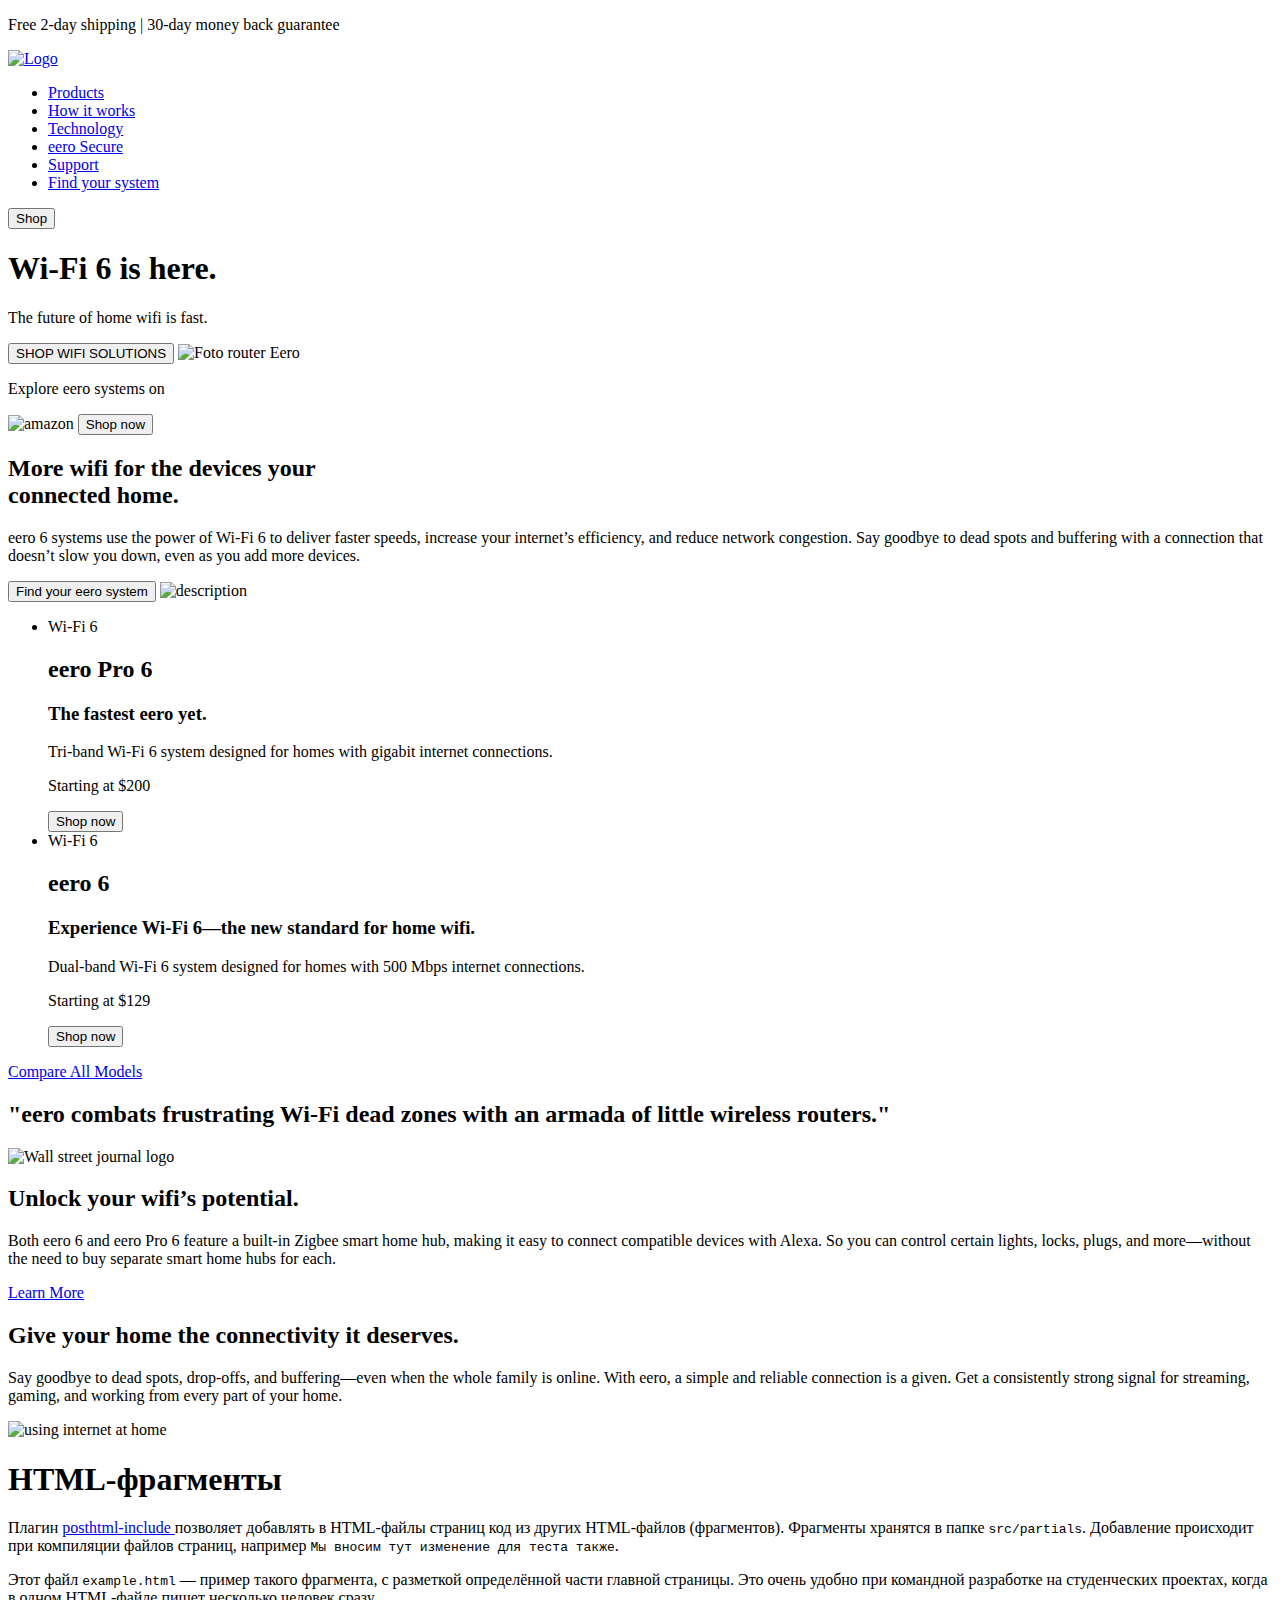
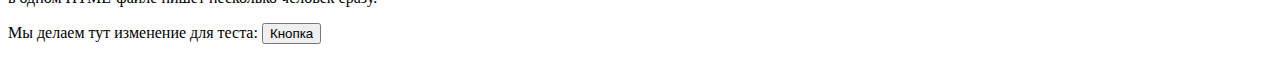
==== commit d5fc61bf: "Deploying to gh-pages from @ ProkoptsovD/eero@bd72f49ca966b52aa7397056fd8fd219709c50ef 🚀" ====
--- a/index.html
+++ b/index.html
@@ -1 +1 @@
-<!DOCTYPE html><html lang="ru"><head><meta charset="UTF-8"><meta name="viewport" content="width=device-width, initial-scale=1.0"><title>eero</title><link rel="stylesheet" href="https://cdnjs.cloudflare.com/ajax/libs/modern-normalize/1.0.0/modern-normalize.min.css" integrity="sha512-ISS7cAi1PEhQ8jnbJpJZMd29NlhNj4AWYyLOSp2CE/CsHxTCu+r+t0D2yoJudVrd0/8fTVPUVDzY5Tvli75u/g==" crossorigin=""><link rel="preconnect" href="https://fonts.googleapis.com"><link rel="preconnect" href="https://fonts.gstatic.com" crossorigin=""><link href="https://fonts.googleapis.com/css2?family=Roboto:wght@400;700&display=swap" rel="stylesheet"><link rel="stylesheet" href="https://cdnjs.cloudflare.com/ajax/libs/animate.css/4.1.1/animate.min.css"><link rel="stylesheet" href="/parcel-project-template/src.9afabdcd.css"></head><body> <header> <div class="promo-bar"> <p class="promo-bar-text">Free 2-day shipping | 30-day money back guarantee</p> </div> <div class="container header-container"> <nav class="nav"> <a href="./" class="logo-nav"> <img src="/parcel-project-template/Frame.ebc45b02.svg" alt="Logo"> </a> <ul class="nav-list"> <li class="nav-item"> <a href="#" class="nav-link">Products</a> </li> <li class="nav-item"> <a href="#" class="nav-link">How it works</a> </li> <li class="nav-item"> <a href="#" class="nav-link">Technology</a> </li> <li class="nav-item"> <a href="#" class="nav-link">eero Secure</a> </li> <li class="nav-item"> <a href="#" class="nav-link">Support</a> </li> <li class="nav-item"> <a href="#" class="nav-link">Find your system</a> </li> </ul> </nav> <button type="button" class="nav-button">Shop</button> </div> </header> <main>  <section class="hero"> <div class="container hero__container"> <h1 class="animate__animated animate__fadeInLeft hero__title">Wi-Fi 6 is here.</h1> <p class="hero__text">The future of home wifi is fast.</p> <button type="button" class="hero__button">SHOP WIFI SOLUTIONS</button> <img src="/parcel-project-template/routerEero.3852d7f3.png" alt="Foto router Eero" class="hero__foto"> </div> </section>  <section class="desctiption"> <div class="container desctiption-container"> <div class="amazon-box"> <p class="amazon-text">Explore eero systems on</p> <img class="amazon-img" src="/parcel-project-template/amazon.e766aaa5.svg" alt="amazon"> <button class="amazon-button" type="button">Shop now</button> </div> <h2 class="animate__animated animate__fadeInLeft description-title wow"> More wifi for the devices your<br> connected home. </h2> <p class="description-text"> eero 6 systems use the power of Wi-Fi 6 to deliver faster speeds, increase your internet’s efficiency, and reduce network congestion. Say goodbye to dead spots and buffering with a connection that doesn’t slow you down, even as you add more devices. </p> <button type="button">Find your eero system</button> <img class="description-img" src="/parcel-project-template/description.c9f9a4a5.svg" alt="description" width="928"> </div> </section> <section> <ul> <li> <div>Wi-Fi 6</div> <h2>eero Pro 6</h2> <h3>The fastest eero yet.</h3> <p>Tri-band Wi-Fi 6 system designed for homes with gigabit internet connections.</p> <p>Starting at <span>$200</span></p> <button type="button">Shop now</button> </li> <li> <div>Wi-Fi 6</div> <h2>eero 6</h2> <h3>Experience Wi-Fi 6—the new standard for home wifi.</h3> <p>Dual-band Wi-Fi 6 system designed for homes with 500 Mbps internet connections.</p> <p>Starting at <span>$129</span></p> <button type="button">Shop now</button> </li> </ul> <a href="#">Compare All Models</a> </section> <section class="journal-quote"> <div class="container"> <h2 class="title-quote"> "eero combats frustrating Wi-Fi dead zones with an armada of little wireless routers." </h2> <img src="/parcel-project-template/journal-logo.7cad8f00.svg" alt="Wall street journal logo" width="350px"> </div> </section>  <section class="potential"> <div class="container"> <h2 class="potential-title"> Unlock your wifi’s potential. </h2> <p class="potential-text"> Both eero 6 and eero Pro 6 feature a built-in Zigbee smart home hub, making it easy to connect compatible devices with Alexa. So you can control certain lights, locks, plugs, and more—without the need to buy separate smart home hubs for each. </p> <a href="#" class="button">Learn More</a> </div> </section> <section class="connectivity"> <div class="container"> <h2 class="connectivity-title"> Give your home the connectivity it deserves. </h2> <p class="connectivity-text"> Say goodbye to dead spots, drop-offs, and buffering—even when the whole family is online. With eero, a simple and reliable connection is a given. Get a consistently strong signal for streaming, gaming, and working from every part of your home. </p> <img src="/parcel-project-template/connectivity-img.e233625d.jpg" alt="using internet at home" width="1008"> </div> </section> </main>   <article class="example"> <h1>HTML-фрагменты</h1> <p> Плагин <a href="https://github.com/posthtml/posthtml-include" target="_blank" rel="noopener noreferrer"> posthtml-include </a> позволяет добавлять в HTML-файлы страниц код из других HTML-файлов (фрагментов). Фрагменты хранятся в папке <code>src/partials</code>. Добавление происходит при компиляции файлов страниц, например <code>index.html</code>. </p> <p> Этот файл <code>example.html</code> &mdash; пример такого фрагмента, с разметкой определённой части главной страницы. Это очень удобно при командной разработке на студенческих проектах, когда в одном HTML-файле пишет несколько человек сразу. </p> <p> Синтаксис добавление фрагмента в главный файл: <code> &lt;include src="./partials/имя-файла.html"&gt;&lt;/include&gt; </code> </p> <div class="background"></div> </article>  <script src="/parcel-project-template/src.be2e3fb0.js"></script> </body></html>+<!DOCTYPE html><html lang="ru"><head><meta charset="UTF-8"><meta name="viewport" content="width=device-width, initial-scale=1.0"><title>eero</title><link rel="stylesheet" href="https://cdnjs.cloudflare.com/ajax/libs/modern-normalize/1.0.0/modern-normalize.min.css" integrity="sha512-ISS7cAi1PEhQ8jnbJpJZMd29NlhNj4AWYyLOSp2CE/CsHxTCu+r+t0D2yoJudVrd0/8fTVPUVDzY5Tvli75u/g==" crossorigin=""><link rel="preconnect" href="https://fonts.googleapis.com"><link rel="preconnect" href="https://fonts.gstatic.com" crossorigin=""><link href="https://fonts.googleapis.com/css2?family=Roboto:wght@400;700&display=swap" rel="stylesheet"><link rel="stylesheet" href="https://cdnjs.cloudflare.com/ajax/libs/animate.css/4.1.1/animate.min.css"><link rel="stylesheet" href="/parcel-project-template/src.9afabdcd.css"></head><body> <header> <div class="promo-bar"> <p class="promo-bar-text">Free 2-day shipping | 30-day money back guarantee</p> </div> <div class="container header-container"> <nav class="nav"> <a href="./" class="logo-nav"> <img src="/parcel-project-template/Frame.ebc45b02.svg" alt="Logo"> </a> <ul class="nav-list"> <li class="nav-item"> <a href="#" class="nav-link">Products</a> </li> <li class="nav-item"> <a href="#" class="nav-link">How it works</a> </li> <li class="nav-item"> <a href="#" class="nav-link">Technology</a> </li> <li class="nav-item"> <a href="#" class="nav-link">eero Secure</a> </li> <li class="nav-item"> <a href="#" class="nav-link">Support</a> </li> <li class="nav-item"> <a href="#" class="nav-link">Find your system</a> </li> </ul> </nav> <button type="button" class="nav-button">Shop</button> </div> </header> <main>  <section class="hero"> <div class="container hero__container"> <h1 class="animate__animated animate__fadeInLeft hero__title">Wi-Fi 6 is here.</h1> <p class="hero__text">The future of home wifi is fast.</p> <button type="button" class="hero__button">SHOP WIFI SOLUTIONS</button> <img src="/parcel-project-template/routerEero.3852d7f3.png" alt="Foto router Eero" class="hero__foto"> </div> </section>  <section class="desctiption"> <div class="container desctiption-container"> <div class="amazon-box"> <p class="amazon-text">Explore eero systems on</p> <img class="amazon-img" src="/parcel-project-template/amazon.e766aaa5.svg" alt="amazon"> <button class="amazon-button" type="button">Shop now</button> </div> <h2 class="animate__animated animate__fadeInLeft description-title wow"> More wifi for the devices your<br> connected home. </h2> <p class="description-text"> eero 6 systems use the power of Wi-Fi 6 to deliver faster speeds, increase your internet’s efficiency, and reduce network congestion. Say goodbye to dead spots and buffering with a connection that doesn’t slow you down, even as you add more devices. </p> <button type="button">Find your eero system</button> <img class="description-img" src="/parcel-project-template/description.c9f9a4a5.svg" alt="description" width="928"> </div> </section> <section> <ul> <li> <div>Wi-Fi 6</div> <h2>eero Pro 6</h2> <h3>The fastest eero yet.</h3> <p>Tri-band Wi-Fi 6 system designed for homes with gigabit internet connections.</p> <p>Starting at <span>$200</span></p> <button type="button">Shop now</button> </li> <li> <div>Wi-Fi 6</div> <h2>eero 6</h2> <h3>Experience Wi-Fi 6—the new standard for home wifi.</h3> <p>Dual-band Wi-Fi 6 system designed for homes with 500 Mbps internet connections.</p> <p>Starting at <span>$129</span></p> <button type="button">Shop now</button> </li> </ul> <a href="#">Compare All Models</a> </section> <section class="journal-quote"> <div class="container"> <h2 class="title-quote"> "eero combats frustrating Wi-Fi dead zones with an armada of little wireless routers." </h2> <img src="/parcel-project-template/journal-logo.7cad8f00.svg" alt="Wall street journal logo" width="350px"> </div> </section>  <section class="potential"> <div class="container"> <h2 class="potential-title"> Unlock your wifi’s potential. </h2> <p class="potential-text"> Both eero 6 and eero Pro 6 feature a built-in Zigbee smart home hub, making it easy to connect compatible devices with Alexa. So you can control certain lights, locks, plugs, and more—without the need to buy separate smart home hubs for each. </p> <a href="#" class="button">Learn More</a> </div> </section> <section class="connectivity"> <div class="container"> <h2 class="connectivity-title"> Give your home the connectivity it deserves. </h2> <p class="connectivity-text"> Say goodbye to dead spots, drop-offs, and buffering—even when the whole family is online. With eero, a simple and reliable connection is a given. Get a consistently strong signal for streaming, gaming, and working from every part of your home. </p> <img src="/parcel-project-template/connectivity-img.e233625d.jpg" alt="using internet at home" width="1008"> </div> </section> </main>   <article class="example"> <h1>HTML-фрагменты</h1> <p> Плагин <a href="https://github.com/posthtml/posthtml-include" target="_blank" rel="noopener noreferrer"> posthtml-include </a> позволяет добавлять в HTML-файлы страниц код из других HTML-файлов (фрагментов). Фрагменты хранятся в папке <code>src/partials</code>. Добавление происходит при компиляции файлов страниц, например <code>Мы вносим тут изменение для теста также</code>. </p> <p> Этот файл <code>example.html</code> &mdash; пример такого фрагмента, с разметкой определённой части главной страницы. Это очень удобно при командной разработке на студенческих проектах, когда в одном HTML-файле пишет несколько человек сразу. </p> <p> Мы делаем тут изменение для теста: <button type="submit">Кнопка</button> </p> <div class="background"></div> </article>  <script src="/parcel-project-template/src.be2e3fb0.js"></script> </body></html>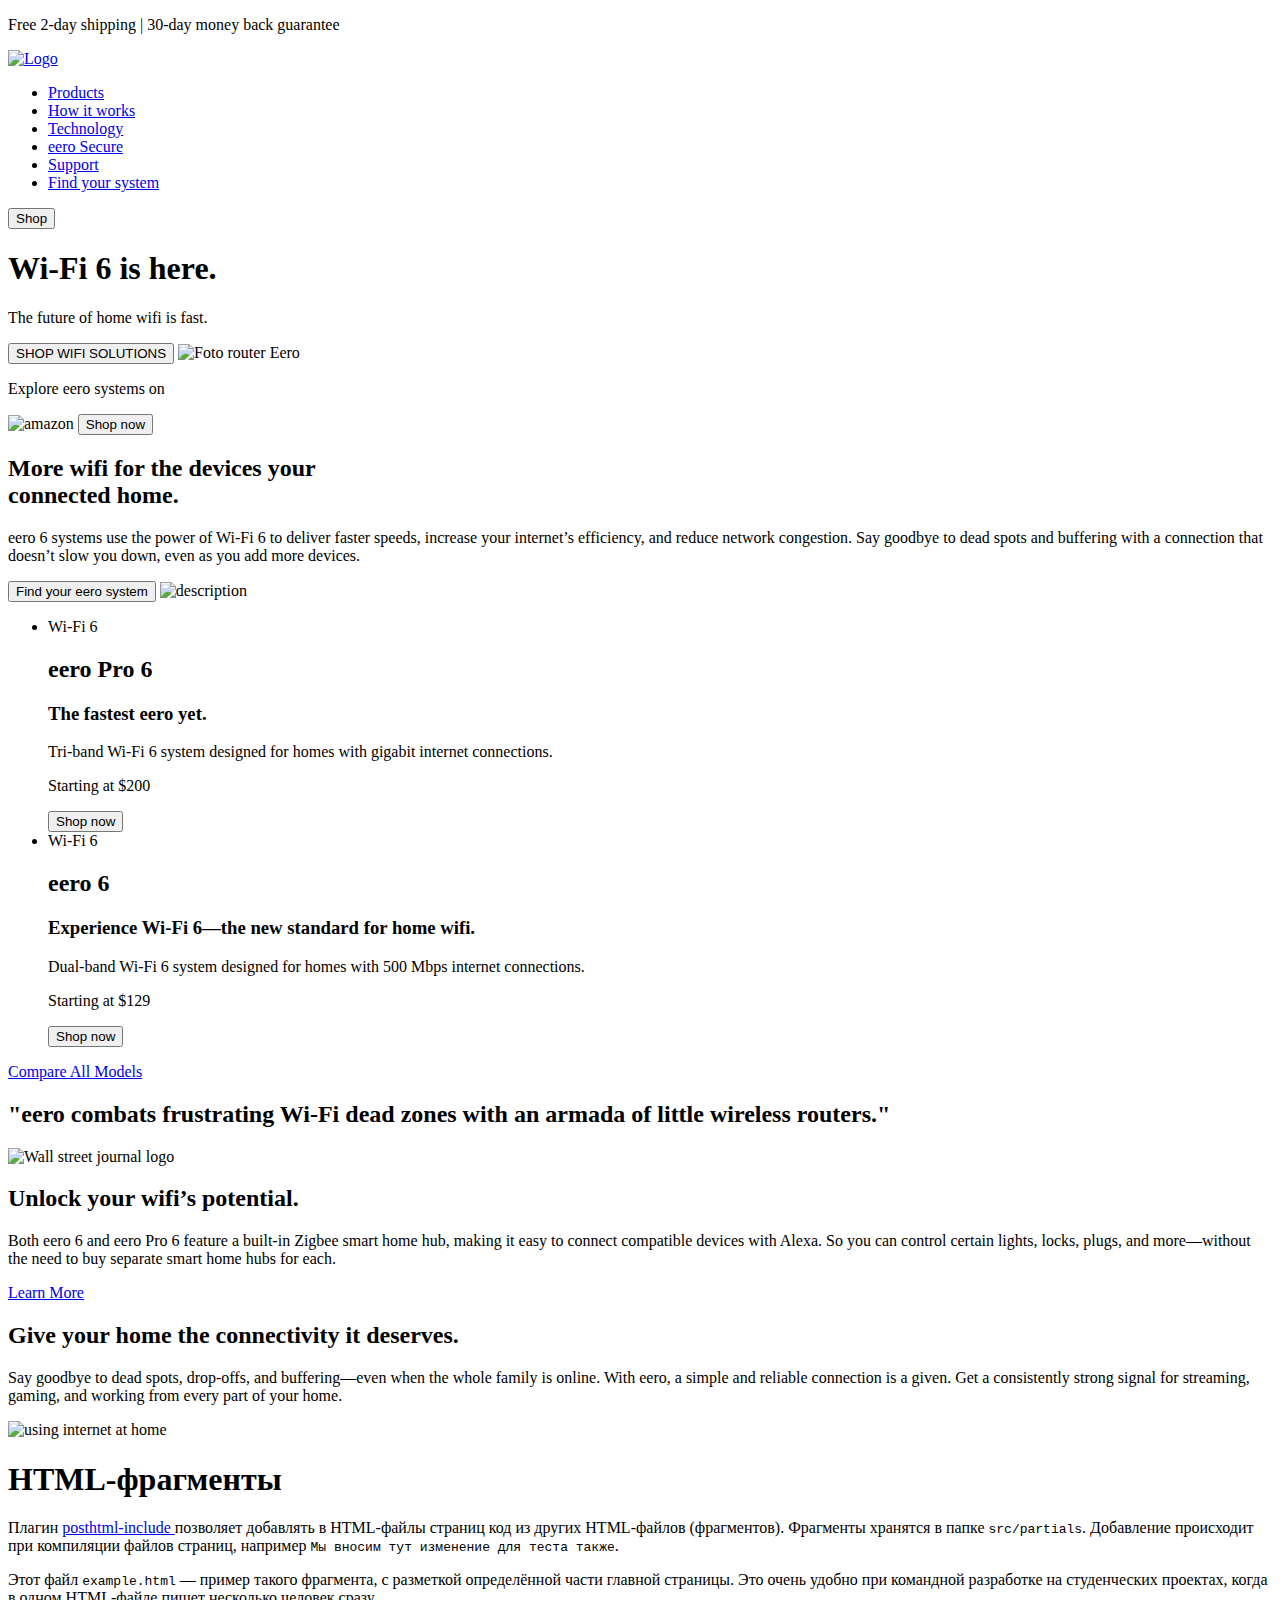
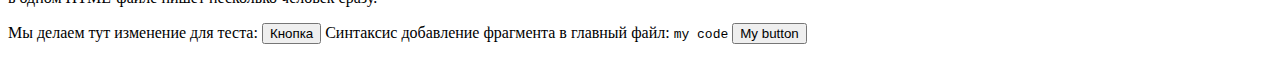
==== commit 31beb4b9: "Deploying to gh-pages from @ ProkoptsovD/eero@54452c56b088a642b61e8049683ac2ceebd192ba 🚀" ====
--- a/index.html
+++ b/index.html
@@ -1 +1 @@
-<!DOCTYPE html><html lang="ru"><head><meta charset="UTF-8"><meta name="viewport" content="width=device-width, initial-scale=1.0"><title>eero</title><link rel="stylesheet" href="https://cdnjs.cloudflare.com/ajax/libs/modern-normalize/1.0.0/modern-normalize.min.css" integrity="sha512-ISS7cAi1PEhQ8jnbJpJZMd29NlhNj4AWYyLOSp2CE/CsHxTCu+r+t0D2yoJudVrd0/8fTVPUVDzY5Tvli75u/g==" crossorigin=""><link rel="preconnect" href="https://fonts.googleapis.com"><link rel="preconnect" href="https://fonts.gstatic.com" crossorigin=""><link href="https://fonts.googleapis.com/css2?family=Roboto:wght@400;700&display=swap" rel="stylesheet"><link rel="stylesheet" href="https://cdnjs.cloudflare.com/ajax/libs/animate.css/4.1.1/animate.min.css"><link rel="stylesheet" href="/parcel-project-template/src.9afabdcd.css"></head><body> <header> <div class="promo-bar"> <p class="promo-bar-text">Free 2-day shipping | 30-day money back guarantee</p> </div> <div class="container header-container"> <nav class="nav"> <a href="./" class="logo-nav"> <img src="/parcel-project-template/Frame.ebc45b02.svg" alt="Logo"> </a> <ul class="nav-list"> <li class="nav-item"> <a href="#" class="nav-link">Products</a> </li> <li class="nav-item"> <a href="#" class="nav-link">How it works</a> </li> <li class="nav-item"> <a href="#" class="nav-link">Technology</a> </li> <li class="nav-item"> <a href="#" class="nav-link">eero Secure</a> </li> <li class="nav-item"> <a href="#" class="nav-link">Support</a> </li> <li class="nav-item"> <a href="#" class="nav-link">Find your system</a> </li> </ul> </nav> <button type="button" class="nav-button">Shop</button> </div> </header> <main>  <section class="hero"> <div class="container hero__container"> <h1 class="animate__animated animate__fadeInLeft hero__title">Wi-Fi 6 is here.</h1> <p class="hero__text">The future of home wifi is fast.</p> <button type="button" class="hero__button">SHOP WIFI SOLUTIONS</button> <img src="/parcel-project-template/routerEero.3852d7f3.png" alt="Foto router Eero" class="hero__foto"> </div> </section>  <section class="desctiption"> <div class="container desctiption-container"> <div class="amazon-box"> <p class="amazon-text">Explore eero systems on</p> <img class="amazon-img" src="/parcel-project-template/amazon.e766aaa5.svg" alt="amazon"> <button class="amazon-button" type="button">Shop now</button> </div> <h2 class="animate__animated animate__fadeInLeft description-title wow"> More wifi for the devices your<br> connected home. </h2> <p class="description-text"> eero 6 systems use the power of Wi-Fi 6 to deliver faster speeds, increase your internet’s efficiency, and reduce network congestion. Say goodbye to dead spots and buffering with a connection that doesn’t slow you down, even as you add more devices. </p> <button type="button">Find your eero system</button> <img class="description-img" src="/parcel-project-template/description.c9f9a4a5.svg" alt="description" width="928"> </div> </section> <section> <ul> <li> <div>Wi-Fi 6</div> <h2>eero Pro 6</h2> <h3>The fastest eero yet.</h3> <p>Tri-band Wi-Fi 6 system designed for homes with gigabit internet connections.</p> <p>Starting at <span>$200</span></p> <button type="button">Shop now</button> </li> <li> <div>Wi-Fi 6</div> <h2>eero 6</h2> <h3>Experience Wi-Fi 6—the new standard for home wifi.</h3> <p>Dual-band Wi-Fi 6 system designed for homes with 500 Mbps internet connections.</p> <p>Starting at <span>$129</span></p> <button type="button">Shop now</button> </li> </ul> <a href="#">Compare All Models</a> </section> <section class="journal-quote"> <div class="container"> <h2 class="title-quote"> "eero combats frustrating Wi-Fi dead zones with an armada of little wireless routers." </h2> <img src="/parcel-project-template/journal-logo.7cad8f00.svg" alt="Wall street journal logo" width="350px"> </div> </section>  <section class="potential"> <div class="container"> <h2 class="potential-title"> Unlock your wifi’s potential. </h2> <p class="potential-text"> Both eero 6 and eero Pro 6 feature a built-in Zigbee smart home hub, making it easy to connect compatible devices with Alexa. So you can control certain lights, locks, plugs, and more—without the need to buy separate smart home hubs for each. </p> <a href="#" class="button">Learn More</a> </div> </section> <section class="connectivity"> <div class="container"> <h2 class="connectivity-title"> Give your home the connectivity it deserves. </h2> <p class="connectivity-text"> Say goodbye to dead spots, drop-offs, and buffering—even when the whole family is online. With eero, a simple and reliable connection is a given. Get a consistently strong signal for streaming, gaming, and working from every part of your home. </p> <img src="/parcel-project-template/connectivity-img.e233625d.jpg" alt="using internet at home" width="1008"> </div> </section> </main>   <article class="example"> <h1>HTML-фрагменты</h1> <p> Плагин <a href="https://github.com/posthtml/posthtml-include" target="_blank" rel="noopener noreferrer"> posthtml-include </a> позволяет добавлять в HTML-файлы страниц код из других HTML-файлов (фрагментов). Фрагменты хранятся в папке <code>src/partials</code>. Добавление происходит при компиляции файлов страниц, например <code>Мы вносим тут изменение для теста также</code>. </p> <p> Этот файл <code>example.html</code> &mdash; пример такого фрагмента, с разметкой определённой части главной страницы. Это очень удобно при командной разработке на студенческих проектах, когда в одном HTML-файле пишет несколько человек сразу. </p> <p> Мы делаем тут изменение для теста: <button type="submit">Кнопка</button> </p> <div class="background"></div> </article>  <script src="/parcel-project-template/src.be2e3fb0.js"></script> </body></html>+<!DOCTYPE html><html lang="ru"><head><meta charset="UTF-8"><meta name="viewport" content="width=device-width, initial-scale=1.0"><title>eero</title><link rel="stylesheet" href="https://cdnjs.cloudflare.com/ajax/libs/modern-normalize/1.0.0/modern-normalize.min.css" integrity="sha512-ISS7cAi1PEhQ8jnbJpJZMd29NlhNj4AWYyLOSp2CE/CsHxTCu+r+t0D2yoJudVrd0/8fTVPUVDzY5Tvli75u/g==" crossorigin=""><link rel="preconnect" href="https://fonts.googleapis.com"><link rel="preconnect" href="https://fonts.gstatic.com" crossorigin=""><link href="https://fonts.googleapis.com/css2?family=Roboto:wght@400;700&display=swap" rel="stylesheet"><link rel="stylesheet" href="https://cdnjs.cloudflare.com/ajax/libs/animate.css/4.1.1/animate.min.css"><link rel="stylesheet" href="/parcel-project-template/src.9afabdcd.css"></head><body> <header> <div class="promo-bar"> <p class="promo-bar-text">Free 2-day shipping | 30-day money back guarantee</p> </div> <div class="container header-container"> <nav class="nav"> <a href="./" class="logo-nav"> <img src="/parcel-project-template/Frame.ebc45b02.svg" alt="Logo"> </a> <ul class="nav-list"> <li class="nav-item"> <a href="#" class="nav-link">Products</a> </li> <li class="nav-item"> <a href="#" class="nav-link">How it works</a> </li> <li class="nav-item"> <a href="#" class="nav-link">Technology</a> </li> <li class="nav-item"> <a href="#" class="nav-link">eero Secure</a> </li> <li class="nav-item"> <a href="#" class="nav-link">Support</a> </li> <li class="nav-item"> <a href="#" class="nav-link">Find your system</a> </li> </ul> </nav> <button type="button" class="nav-button">Shop</button> </div> </header> <main>  <section class="hero"> <div class="container hero__container"> <h1 class="animate__animated animate__fadeInLeft hero__title">Wi-Fi 6 is here.</h1> <p class="hero__text">The future of home wifi is fast.</p> <button type="button" class="hero__button">SHOP WIFI SOLUTIONS</button> <img src="/parcel-project-template/routerEero.3852d7f3.png" alt="Foto router Eero" class="hero__foto"> </div> </section>  <section class="desctiption"> <div class="container desctiption-container"> <div class="amazon-box"> <p class="amazon-text">Explore eero systems on</p> <img class="amazon-img" src="/parcel-project-template/amazon.e766aaa5.svg" alt="amazon"> <button class="amazon-button" type="button">Shop now</button> </div> <h2 class="animate__animated animate__fadeInLeft description-title wow"> More wifi for the devices your<br> connected home. </h2> <p class="description-text"> eero 6 systems use the power of Wi-Fi 6 to deliver faster speeds, increase your internet’s efficiency, and reduce network congestion. Say goodbye to dead spots and buffering with a connection that doesn’t slow you down, even as you add more devices. </p> <button type="button">Find your eero system</button> <img class="description-img" src="/parcel-project-template/description.c9f9a4a5.svg" alt="description" width="928"> </div> </section> <section> <ul> <li> <div>Wi-Fi 6</div> <h2>eero Pro 6</h2> <h3>The fastest eero yet.</h3> <p>Tri-band Wi-Fi 6 system designed for homes with gigabit internet connections.</p> <p>Starting at <span>$200</span></p> <button type="button">Shop now</button> </li> <li> <div>Wi-Fi 6</div> <h2>eero 6</h2> <h3>Experience Wi-Fi 6—the new standard for home wifi.</h3> <p>Dual-band Wi-Fi 6 system designed for homes with 500 Mbps internet connections.</p> <p>Starting at <span>$129</span></p> <button type="button">Shop now</button> </li> </ul> <a href="#">Compare All Models</a> </section> <section class="journal-quote"> <div class="container"> <h2 class="title-quote"> "eero combats frustrating Wi-Fi dead zones with an armada of little wireless routers." </h2> <img src="/parcel-project-template/journal-logo.7cad8f00.svg" alt="Wall street journal logo" width="350px"> </div> </section>  <section class="potential"> <div class="container"> <h2 class="potential-title"> Unlock your wifi’s potential. </h2> <p class="potential-text"> Both eero 6 and eero Pro 6 feature a built-in Zigbee smart home hub, making it easy to connect compatible devices with Alexa. So you can control certain lights, locks, plugs, and more—without the need to buy separate smart home hubs for each. </p> <a href="#" class="button">Learn More</a> </div> </section> <section class="connectivity"> <div class="container"> <h2 class="connectivity-title"> Give your home the connectivity it deserves. </h2> <p class="connectivity-text"> Say goodbye to dead spots, drop-offs, and buffering—even when the whole family is online. With eero, a simple and reliable connection is a given. Get a consistently strong signal for streaming, gaming, and working from every part of your home. </p> <img src="/parcel-project-template/connectivity-img.e233625d.jpg" alt="using internet at home" width="1008"> </div> </section> </main>   <article class="example"> <h1>HTML-фрагменты</h1> <p> Плагин <a href="https://github.com/posthtml/posthtml-include" target="_blank" rel="noopener noreferrer"> posthtml-include </a> позволяет добавлять в HTML-файлы страниц код из других HTML-файлов (фрагментов). Фрагменты хранятся в папке <code>src/partials</code>. Добавление происходит при компиляции файлов страниц, например <code>Мы вносим тут изменение для теста также</code>. </p> <p> Этот файл <code>example.html</code> &mdash; пример такого фрагмента, с разметкой определённой части главной страницы. Это очень удобно при командной разработке на студенческих проектах, когда в одном HTML-файле пишет несколько человек сразу. </p> <p> Мы делаем тут изменение для теста: <button type="submit">Кнопка</button> Синтаксис добавление фрагмента в главный файл: <code>my code</code> <button>My button</button> </p> <div class="background"></div> </article>  <script src="/parcel-project-template/src.be2e3fb0.js"></script> </body></html>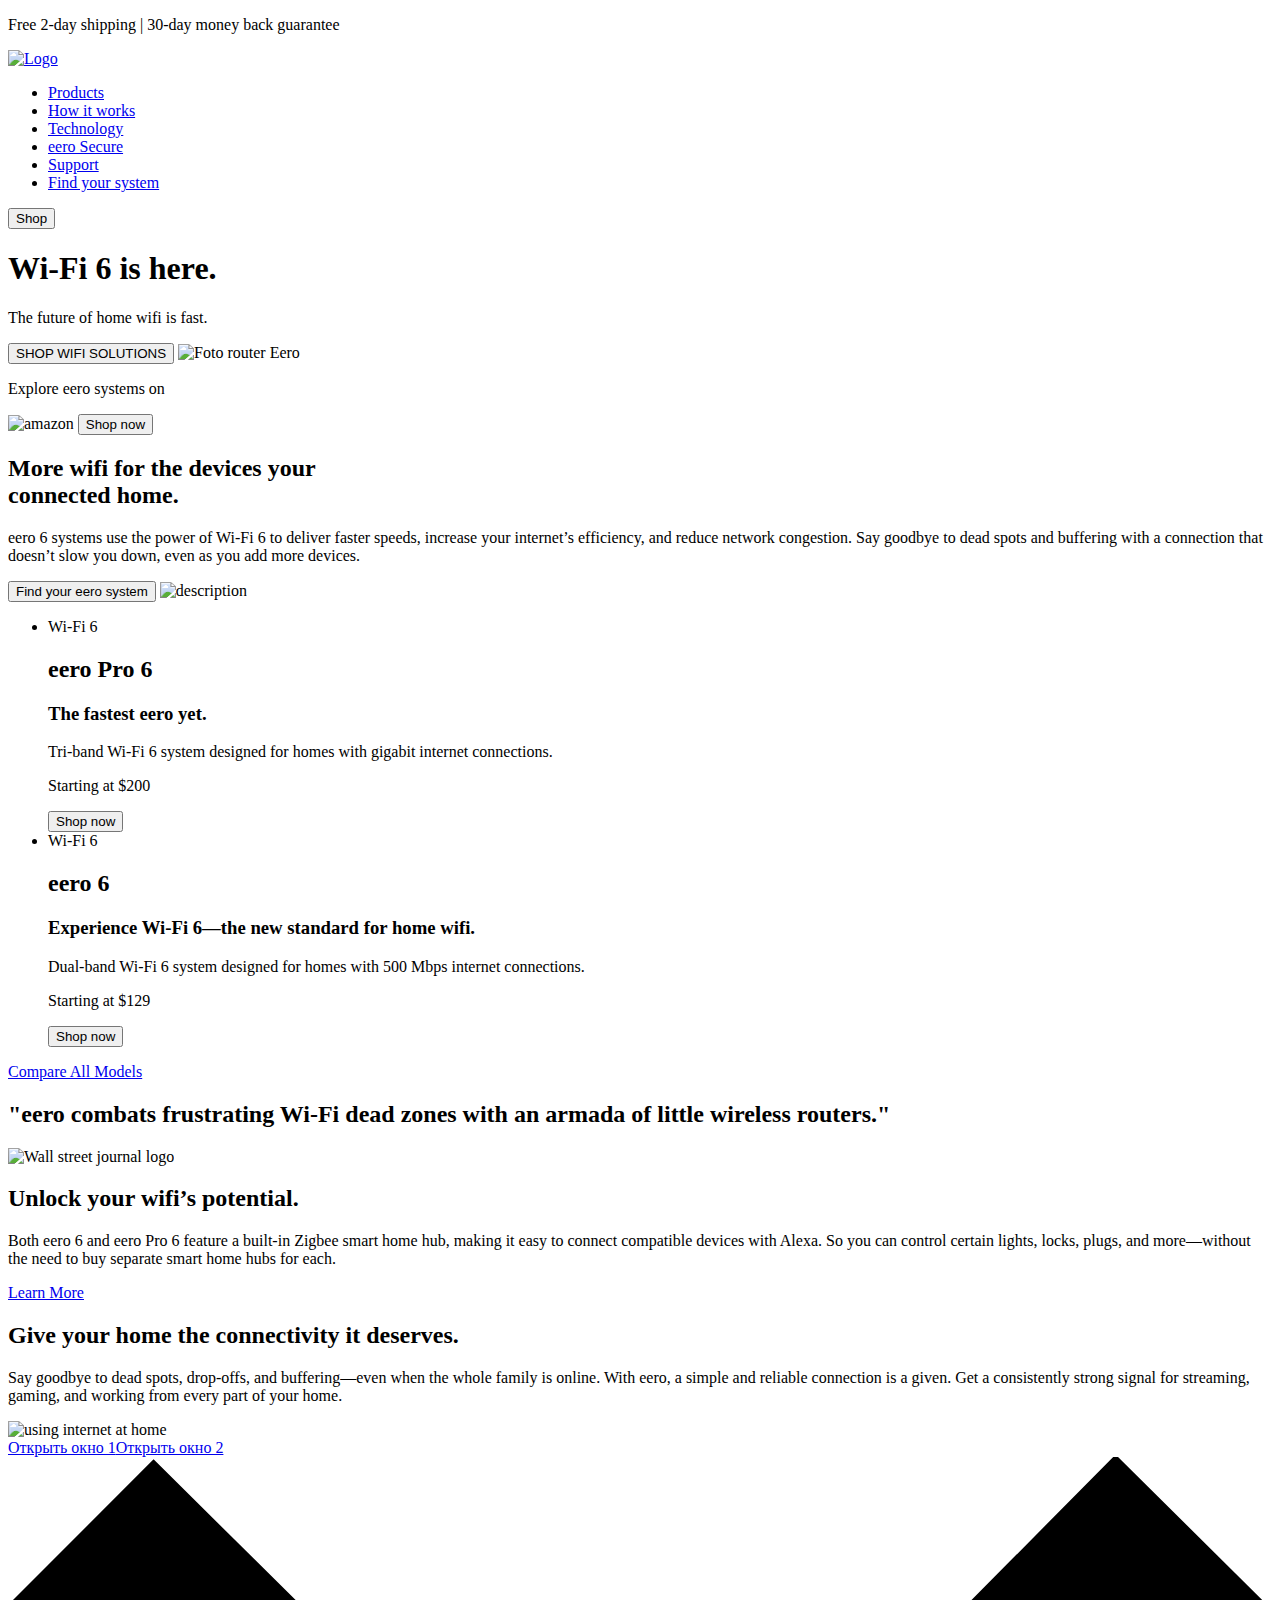
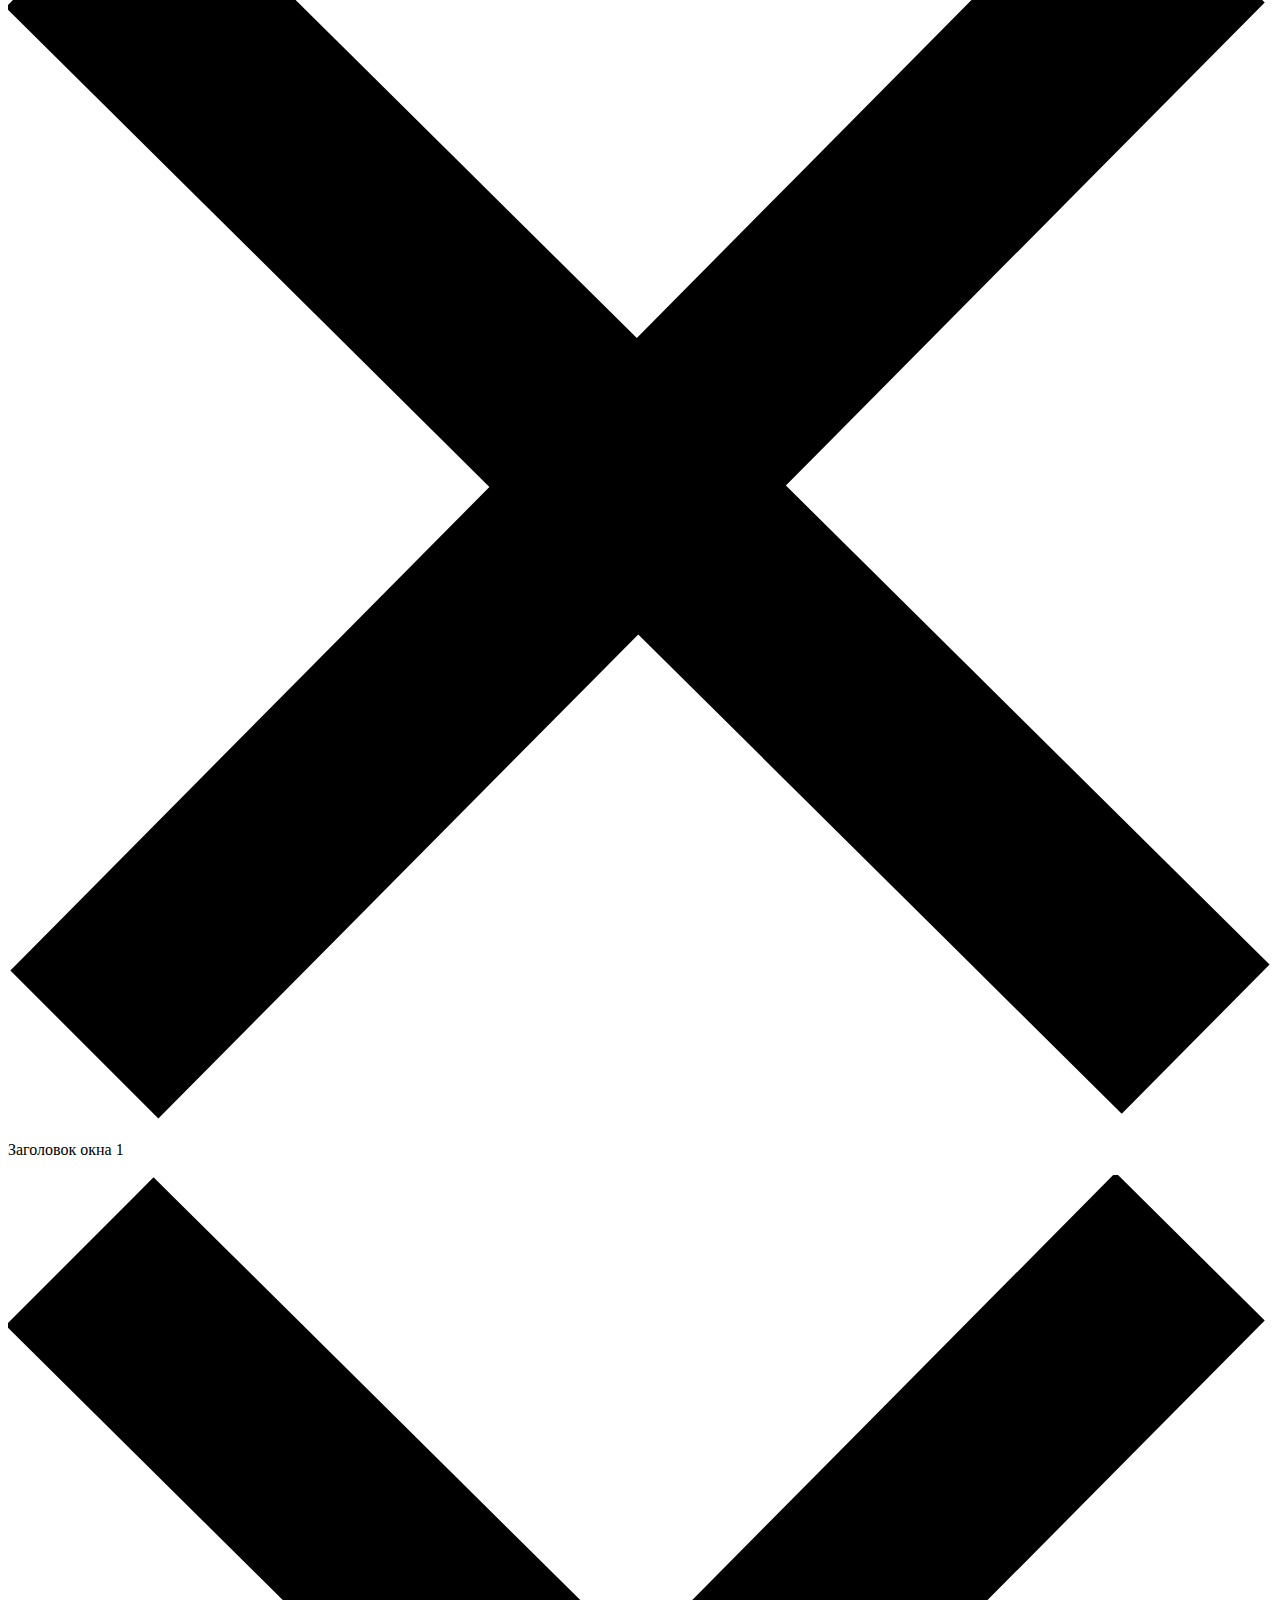
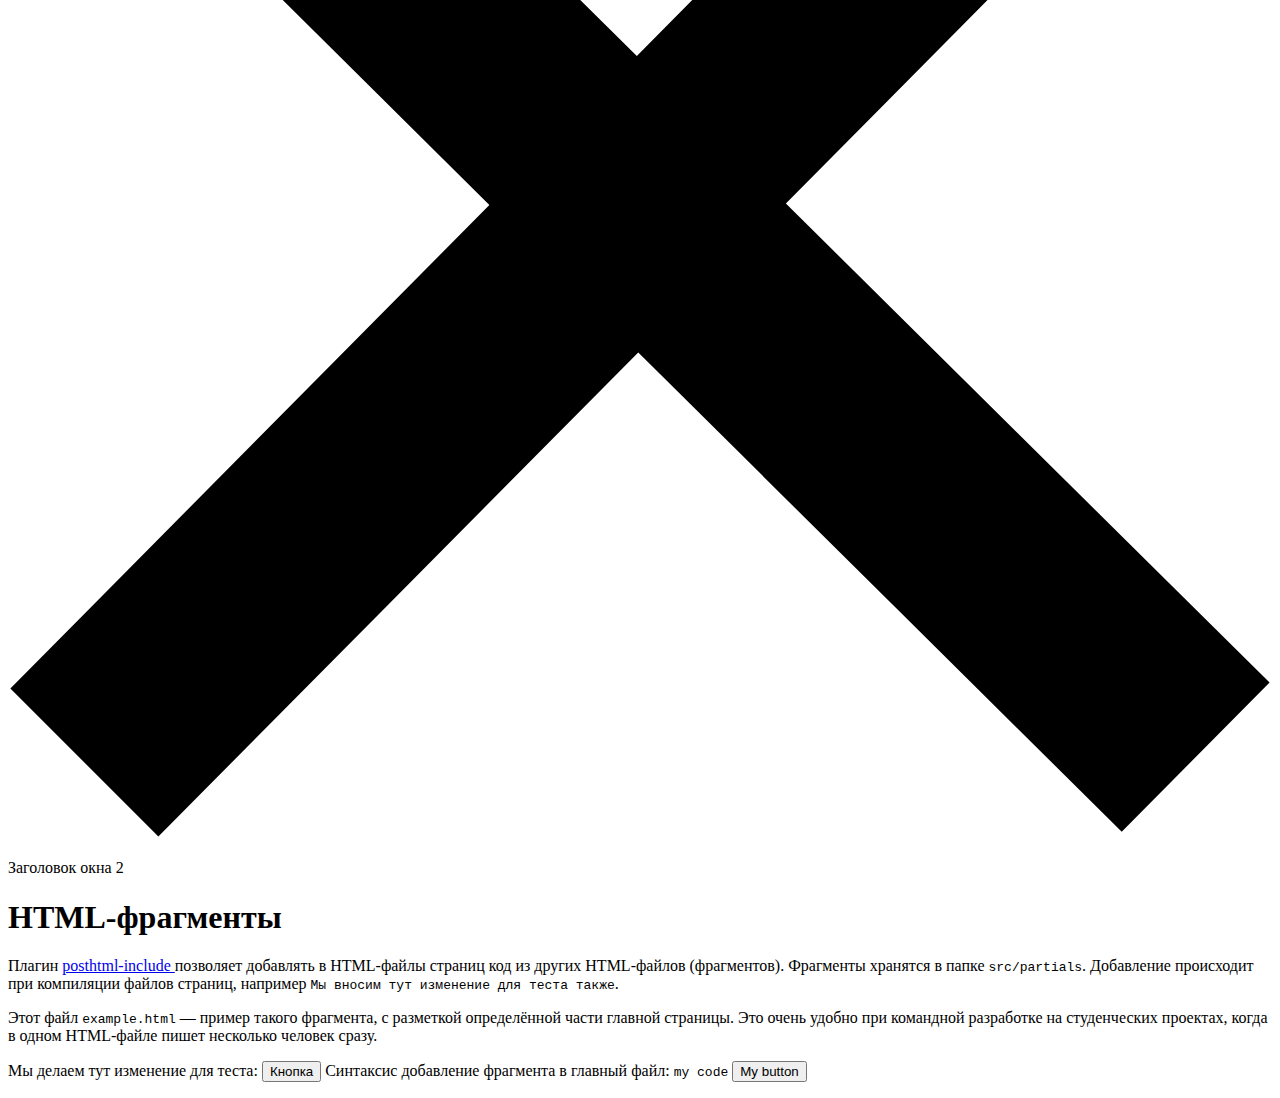
==== commit 97857505: "Deploying to gh-pages from @ ProkoptsovD/eero@b9f1a081342c29bc9410cae0ed06f76007b1d789 🚀" ====
--- a/index.html
+++ b/index.html
@@ -1 +1 @@
-<!DOCTYPE html><html lang="ru"><head><meta charset="UTF-8"><meta name="viewport" content="width=device-width, initial-scale=1.0"><title>eero</title><link rel="stylesheet" href="https://cdnjs.cloudflare.com/ajax/libs/modern-normalize/1.0.0/modern-normalize.min.css" integrity="sha512-ISS7cAi1PEhQ8jnbJpJZMd29NlhNj4AWYyLOSp2CE/CsHxTCu+r+t0D2yoJudVrd0/8fTVPUVDzY5Tvli75u/g==" crossorigin=""><link rel="preconnect" href="https://fonts.googleapis.com"><link rel="preconnect" href="https://fonts.gstatic.com" crossorigin=""><link href="https://fonts.googleapis.com/css2?family=Roboto:wght@400;700&display=swap" rel="stylesheet"><link rel="stylesheet" href="https://cdnjs.cloudflare.com/ajax/libs/animate.css/4.1.1/animate.min.css"><link rel="stylesheet" href="/parcel-project-template/src.9afabdcd.css"></head><body> <header> <div class="promo-bar"> <p class="promo-bar-text">Free 2-day shipping | 30-day money back guarantee</p> </div> <div class="container header-container"> <nav class="nav"> <a href="./" class="logo-nav"> <img src="/parcel-project-template/Frame.ebc45b02.svg" alt="Logo"> </a> <ul class="nav-list"> <li class="nav-item"> <a href="#" class="nav-link">Products</a> </li> <li class="nav-item"> <a href="#" class="nav-link">How it works</a> </li> <li class="nav-item"> <a href="#" class="nav-link">Technology</a> </li> <li class="nav-item"> <a href="#" class="nav-link">eero Secure</a> </li> <li class="nav-item"> <a href="#" class="nav-link">Support</a> </li> <li class="nav-item"> <a href="#" class="nav-link">Find your system</a> </li> </ul> </nav> <button type="button" class="nav-button">Shop</button> </div> </header> <main>  <section class="hero"> <div class="container hero__container"> <h1 class="animate__animated animate__fadeInLeft hero__title">Wi-Fi 6 is here.</h1> <p class="hero__text">The future of home wifi is fast.</p> <button type="button" class="hero__button">SHOP WIFI SOLUTIONS</button> <img src="/parcel-project-template/routerEero.3852d7f3.png" alt="Foto router Eero" class="hero__foto"> </div> </section>  <section class="desctiption"> <div class="container desctiption-container"> <div class="amazon-box"> <p class="amazon-text">Explore eero systems on</p> <img class="amazon-img" src="/parcel-project-template/amazon.e766aaa5.svg" alt="amazon"> <button class="amazon-button" type="button">Shop now</button> </div> <h2 class="animate__animated animate__fadeInLeft description-title wow"> More wifi for the devices your<br> connected home. </h2> <p class="description-text"> eero 6 systems use the power of Wi-Fi 6 to deliver faster speeds, increase your internet’s efficiency, and reduce network congestion. Say goodbye to dead spots and buffering with a connection that doesn’t slow you down, even as you add more devices. </p> <button type="button">Find your eero system</button> <img class="description-img" src="/parcel-project-template/description.c9f9a4a5.svg" alt="description" width="928"> </div> </section> <section> <ul> <li> <div>Wi-Fi 6</div> <h2>eero Pro 6</h2> <h3>The fastest eero yet.</h3> <p>Tri-band Wi-Fi 6 system designed for homes with gigabit internet connections.</p> <p>Starting at <span>$200</span></p> <button type="button">Shop now</button> </li> <li> <div>Wi-Fi 6</div> <h2>eero 6</h2> <h3>Experience Wi-Fi 6—the new standard for home wifi.</h3> <p>Dual-band Wi-Fi 6 system designed for homes with 500 Mbps internet connections.</p> <p>Starting at <span>$129</span></p> <button type="button">Shop now</button> </li> </ul> <a href="#">Compare All Models</a> </section> <section class="journal-quote"> <div class="container"> <h2 class="title-quote"> "eero combats frustrating Wi-Fi dead zones with an armada of little wireless routers." </h2> <img src="/parcel-project-template/journal-logo.7cad8f00.svg" alt="Wall street journal logo" width="350px"> </div> </section>  <section class="potential"> <div class="container"> <h2 class="potential-title"> Unlock your wifi’s potential. </h2> <p class="potential-text"> Both eero 6 and eero Pro 6 feature a built-in Zigbee smart home hub, making it easy to connect compatible devices with Alexa. So you can control certain lights, locks, plugs, and more—without the need to buy separate smart home hubs for each. </p> <a href="#" class="button">Learn More</a> </div> </section> <section class="connectivity"> <div class="container"> <h2 class="connectivity-title"> Give your home the connectivity it deserves. </h2> <p class="connectivity-text"> Say goodbye to dead spots, drop-offs, and buffering—even when the whole family is online. With eero, a simple and reliable connection is a given. Get a consistently strong signal for streaming, gaming, and working from every part of your home. </p> <img src="/parcel-project-template/connectivity-img.e233625d.jpg" alt="using internet at home" width="1008"> </div> </section> </main>   <article class="example"> <h1>HTML-фрагменты</h1> <p> Плагин <a href="https://github.com/posthtml/posthtml-include" target="_blank" rel="noopener noreferrer"> posthtml-include </a> позволяет добавлять в HTML-файлы страниц код из других HTML-файлов (фрагментов). Фрагменты хранятся в папке <code>src/partials</code>. Добавление происходит при компиляции файлов страниц, например <code>Мы вносим тут изменение для теста также</code>. </p> <p> Этот файл <code>example.html</code> &mdash; пример такого фрагмента, с разметкой определённой части главной страницы. Это очень удобно при командной разработке на студенческих проектах, когда в одном HTML-файле пишет несколько человек сразу. </p> <p> Мы делаем тут изменение для теста: <button type="submit">Кнопка</button> Синтаксис добавление фрагмента в главный файл: <code>my code</code> <button>My button</button> </p> <div class="background"></div> </article>  <script src="/parcel-project-template/src.be2e3fb0.js"></script> </body></html>+<!DOCTYPE html><html lang="ru"><head><meta charset="UTF-8"><meta name="viewport" content="width=device-width, initial-scale=1.0"><title>eero</title><link rel="stylesheet" href="https://cdnjs.cloudflare.com/ajax/libs/modern-normalize/1.0.0/modern-normalize.min.css" integrity="sha512-ISS7cAi1PEhQ8jnbJpJZMd29NlhNj4AWYyLOSp2CE/CsHxTCu+r+t0D2yoJudVrd0/8fTVPUVDzY5Tvli75u/g==" crossorigin=""><link rel="preconnect" href="https://fonts.googleapis.com"><link rel="preconnect" href="https://fonts.gstatic.com" crossorigin=""><link href="https://fonts.googleapis.com/css2?family=Roboto:wght@400;700&display=swap" rel="stylesheet"><link rel="stylesheet" href="https://cdnjs.cloudflare.com/ajax/libs/animate.css/4.1.1/animate.min.css"><link rel="stylesheet" href="/parcel-project-template/src.79805441.css"></head><body> <header> <div class="promo-bar"> <p class="promo-bar-text">Free 2-day shipping | 30-day money back guarantee</p> </div> <div class="container header-container"> <nav class="nav"> <a href="./" class="logo-nav"> <img src="/parcel-project-template/Frame.ebc45b02.svg" alt="Logo"> </a> <ul class="nav-list"> <li class="nav-item"> <a href="#" class="nav-link">Products</a> </li> <li class="nav-item"> <a href="#" class="nav-link">How it works</a> </li> <li class="nav-item"> <a href="#" class="nav-link">Technology</a> </li> <li class="nav-item"> <a href="#" class="nav-link">eero Secure</a> </li> <li class="nav-item"> <a href="#" class="nav-link">Support</a> </li> <li class="nav-item"> <a href="#" class="nav-link">Find your system</a> </li> </ul> </nav> <button type="button" class="nav-button">Shop</button> </div> </header> <main>  <section class="hero"> <div class="container hero__container"> <h1 class="animate__animated animate__fadeInLeft hero__title">Wi-Fi 6 is here.</h1> <p class="hero__text">The future of home wifi is fast.</p> <button type="button" class="hero__button">SHOP WIFI SOLUTIONS</button> <img src="/parcel-project-template/routerEero.3852d7f3.png" alt="Foto router Eero" class="hero__foto"> </div> </section>  <section class="desctiption"> <div class="container desctiption-container"> <div class="amazon-box"> <p class="amazon-text">Explore eero systems on</p> <img class="amazon-img" src="/parcel-project-template/amazon.e766aaa5.svg" alt="amazon"> <button class="amazon-button" type="button">Shop now</button> </div> <h2 class="animate__animated animate__fadeInLeft description-title wow"> More wifi for the devices your<br> connected home. </h2> <p class="description-text"> eero 6 systems use the power of Wi-Fi 6 to deliver faster speeds, increase your internet’s efficiency, and reduce network congestion. Say goodbye to dead spots and buffering with a connection that doesn’t slow you down, even as you add more devices. </p> <button type="button">Find your eero system</button> <img class="description-img" src="/parcel-project-template/description.c9f9a4a5.svg" alt="description" width="928"> </div> </section> <section> <ul> <li> <div>Wi-Fi 6</div> <h2>eero Pro 6</h2> <h3>The fastest eero yet.</h3> <p>Tri-band Wi-Fi 6 system designed for homes with gigabit internet connections.</p> <p>Starting at <span>$200</span></p> <button type="button">Shop now</button> </li> <li> <div>Wi-Fi 6</div> <h2>eero 6</h2> <h3>Experience Wi-Fi 6—the new standard for home wifi.</h3> <p>Dual-band Wi-Fi 6 system designed for homes with 500 Mbps internet connections.</p> <p>Starting at <span>$129</span></p> <button type="button">Shop now</button> </li> </ul> <a href="#">Compare All Models</a> </section> <section class="journal-quote"> <div class="container"> <h2 class="title-quote"> "eero combats frustrating Wi-Fi dead zones with an armada of little wireless routers." </h2> <img src="/parcel-project-template/journal-logo.7cad8f00.svg" alt="Wall street journal logo" width="350px"> </div> </section>  <section class="potential"> <div class="container"> <h2 class="potential-title"> Unlock your wifi’s potential. </h2> <p class="potential-text"> Both eero 6 and eero Pro 6 feature a built-in Zigbee smart home hub, making it easy to connect compatible devices with Alexa. So you can control certain lights, locks, plugs, and more—without the need to buy separate smart home hubs for each. </p> <a href="#" class="button">Learn More</a> </div> </section> <section class="connectivity"> <div class="container"> <h2 class="connectivity-title"> Give your home the connectivity it deserves. </h2> <p class="connectivity-text"> Say goodbye to dead spots, drop-offs, and buffering—even when the whole family is online. With eero, a simple and reliable connection is a given. Get a consistently strong signal for streaming, gaming, and working from every part of your home. </p> <img src="/parcel-project-template/connectivity-img.e233625d.jpg" alt="using internet at home" width="1008"> </div> </section> </main>   <a href="#" class="js-open-modal" data-modal="1">Открыть окно 1</a><a href="#" class="js-open-modal" data-modal="2">Открыть окно 2</a><div class="modal" data-modal="1"> <svg class="js-modal-close modal__cross" xmlns="http://www.w3.org/2000/svg" viewBox="0 0 24 24"> <path d="M23.954 21.03l-9.184-9.095 9.092-9.174-2.832-2.807-9.09 9.179-9.176-9.088-2.81 2.81 9.186 9.105-9.095 9.184 2.81 2.81 9.112-9.192 9.18 9.1z"></path> </svg> <p class="modal__title">Заголовок окна 1</p> </div><div class="modal" data-modal="2"> <svg class="js-modal-close modal__cross" xmlns="http://www.w3.org/2000/svg" viewBox="0 0 24 24"> <path d="M23.954 21.03l-9.184-9.095 9.092-9.174-2.832-2.807-9.09 9.179-9.176-9.088-2.81 2.81 9.186 9.105-9.095 9.184 2.81 2.81 9.112-9.192 9.18 9.1z"></path> </svg> <p class="modal__title">Заголовок окна 2</p> </div><div class="js-overlay-modal overlay"></div> <article class="example"> <h1>HTML-фрагменты</h1> <p> Плагин <a href="https://github.com/posthtml/posthtml-include" target="_blank" rel="noopener noreferrer"> posthtml-include </a> позволяет добавлять в HTML-файлы страниц код из других HTML-файлов (фрагментов). Фрагменты хранятся в папке <code>src/partials</code>. Добавление происходит при компиляции файлов страниц, например <code>Мы вносим тут изменение для теста также</code>. </p> <p> Этот файл <code>example.html</code> &mdash; пример такого фрагмента, с разметкой определённой части главной страницы. Это очень удобно при командной разработке на студенческих проектах, когда в одном HTML-файле пишет несколько человек сразу. </p> <p> Мы делаем тут изменение для теста: <button type="submit">Кнопка</button> Синтаксис добавление фрагмента в главный файл: <code>my code</code> <button>My button</button> </p> <div class="background"></div> </article>  <script src="/parcel-project-template/src.8cd00417.js"></script> </body></html>